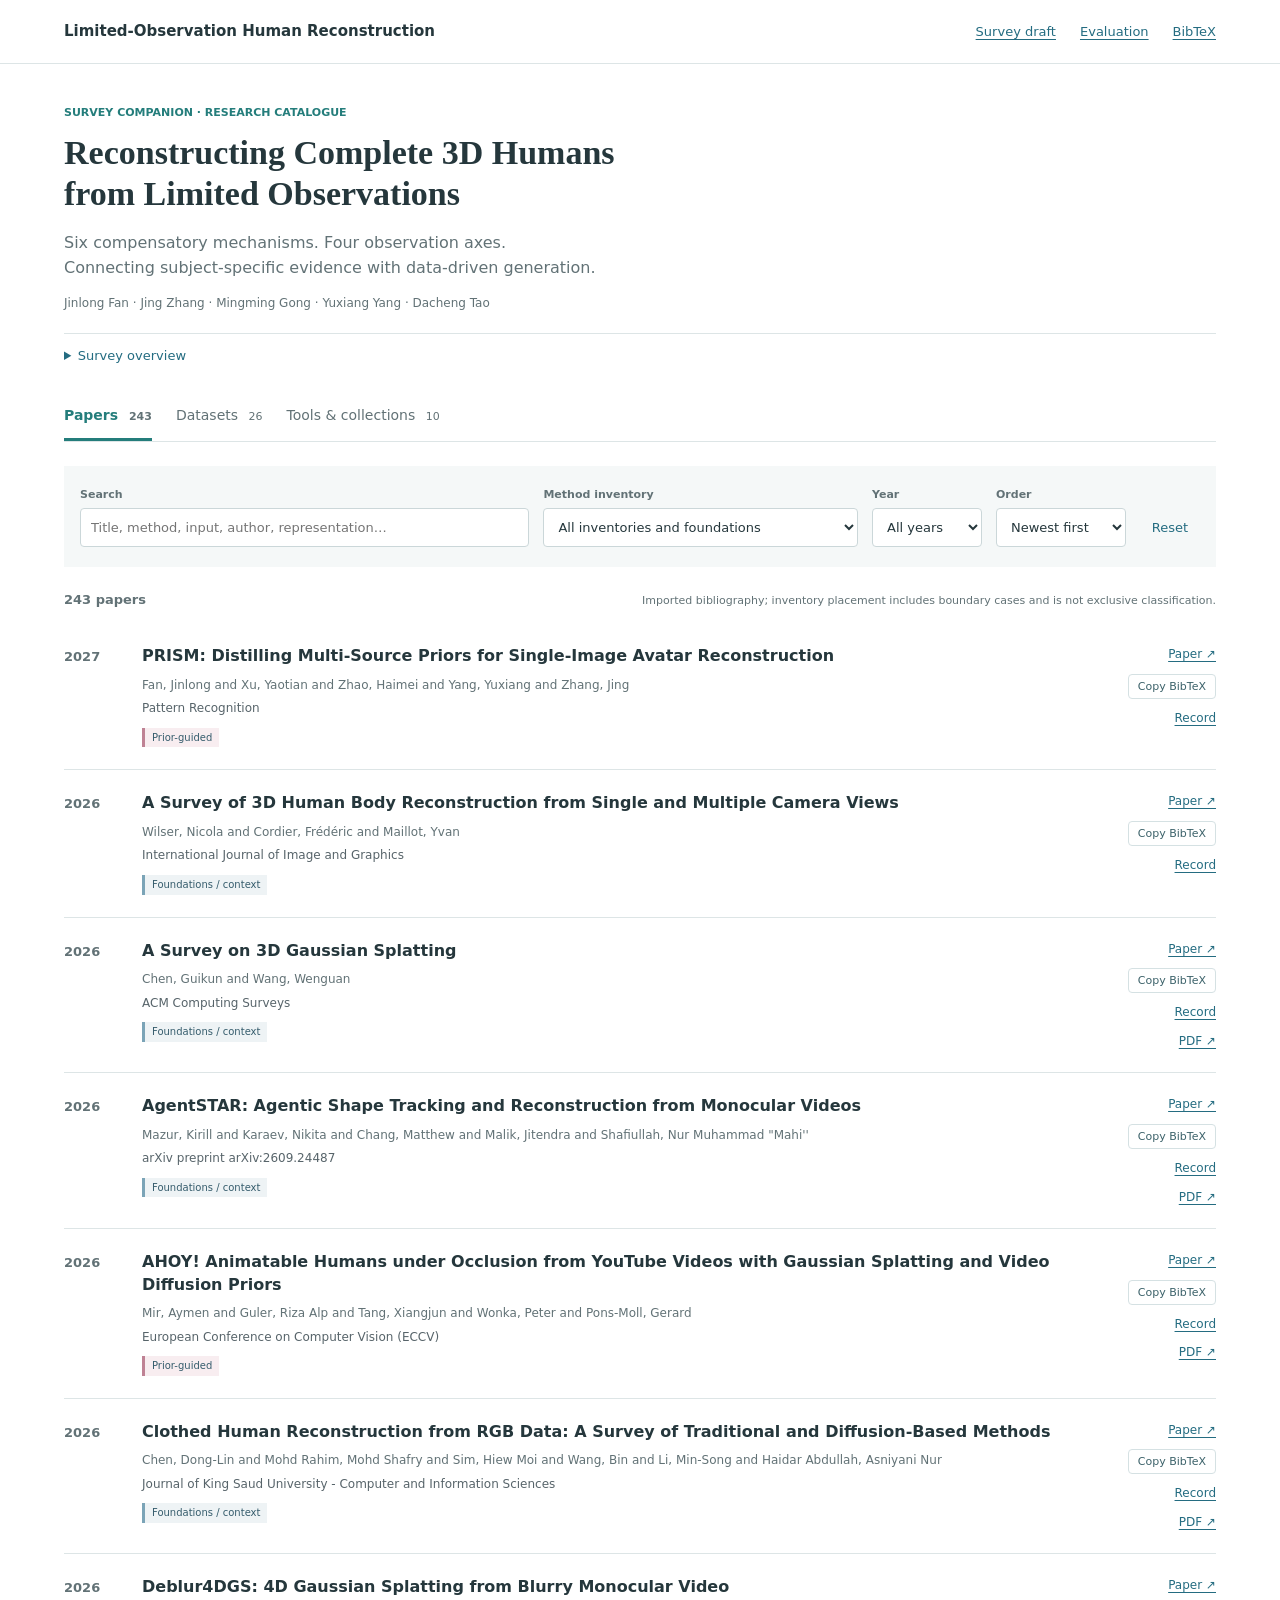
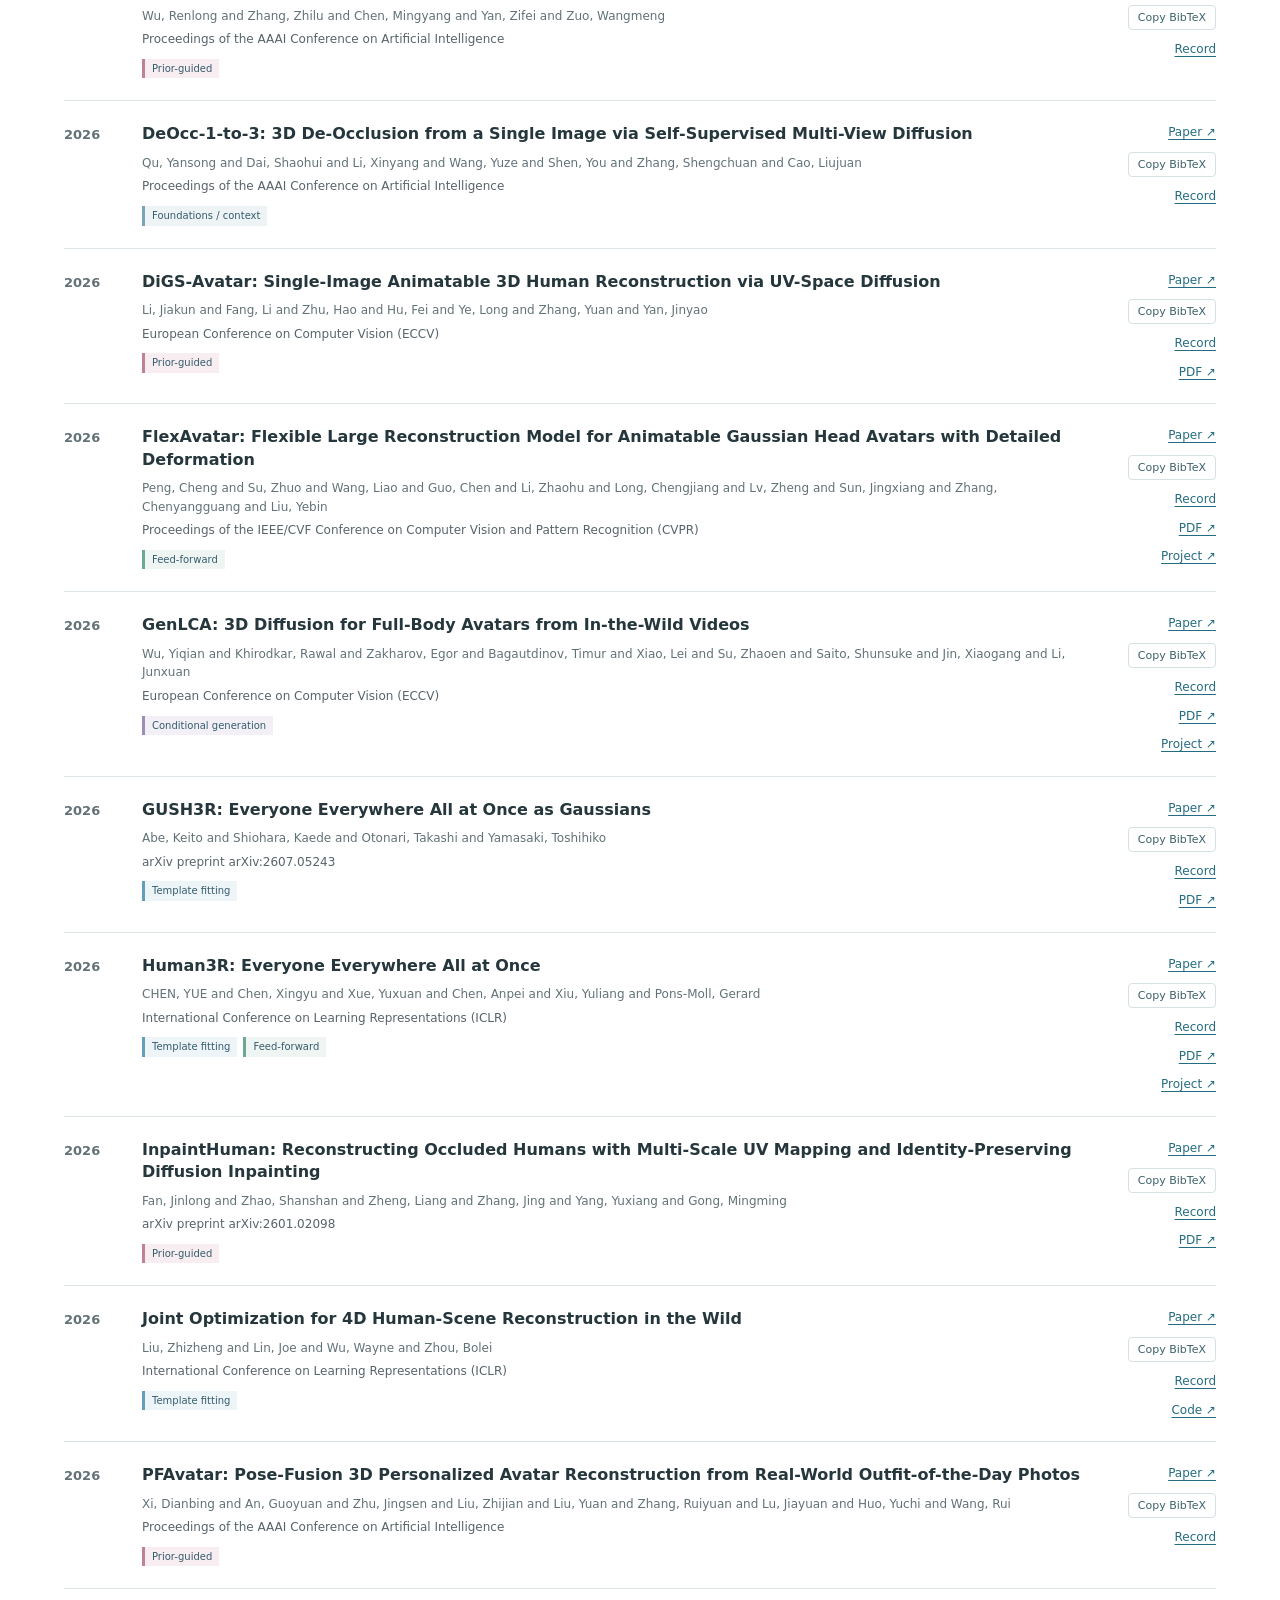
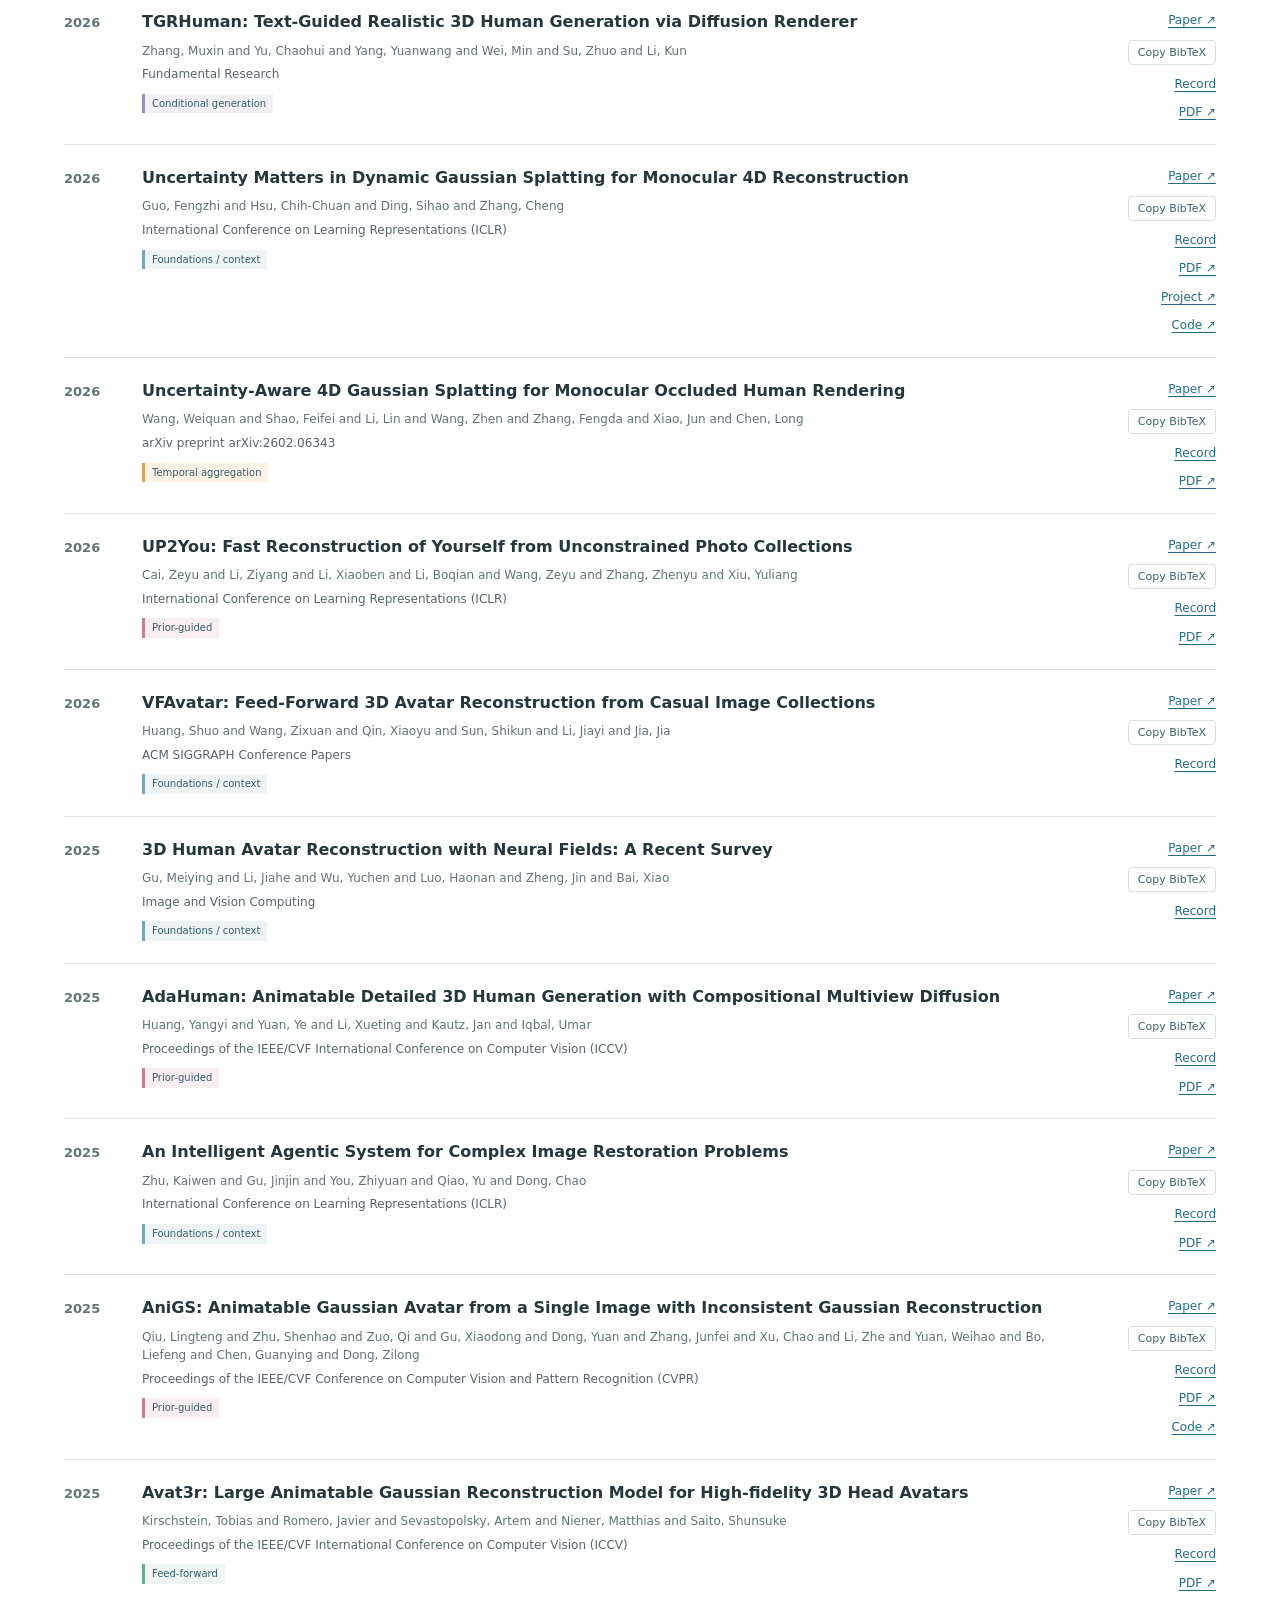
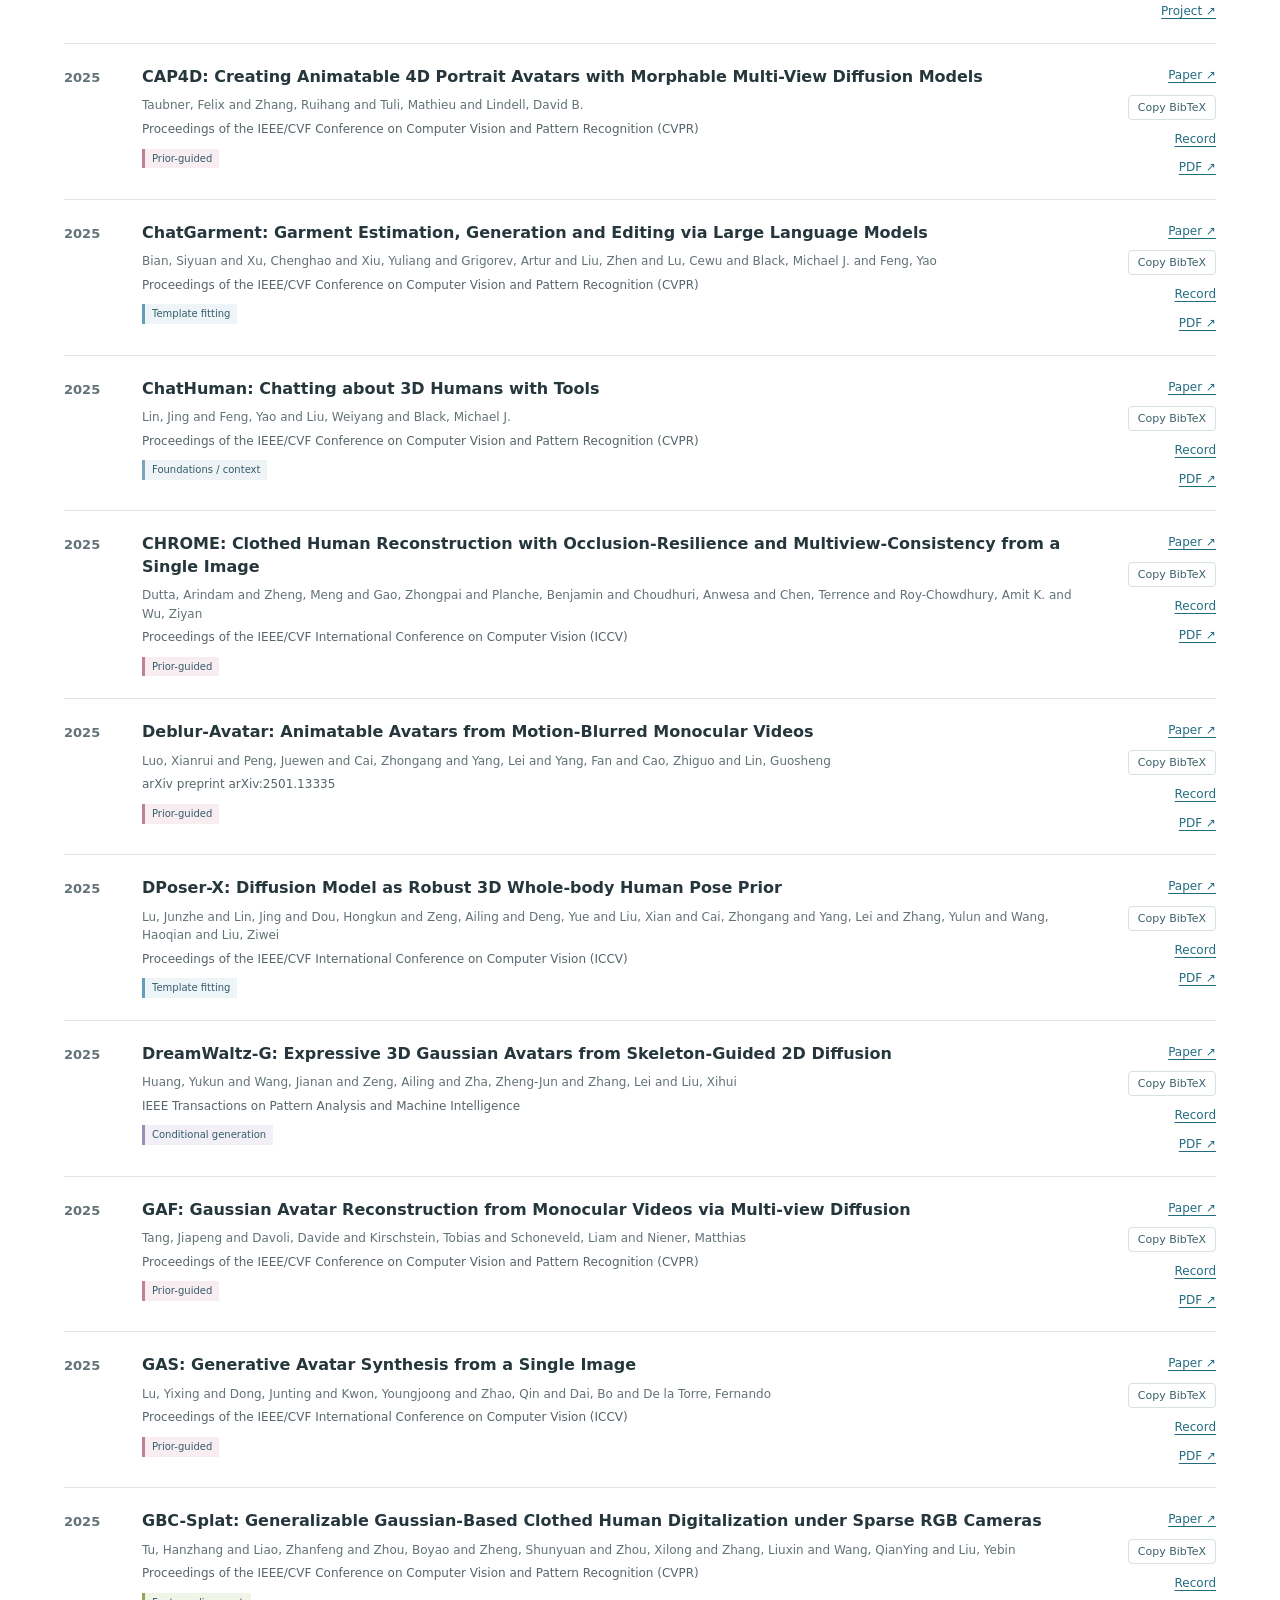
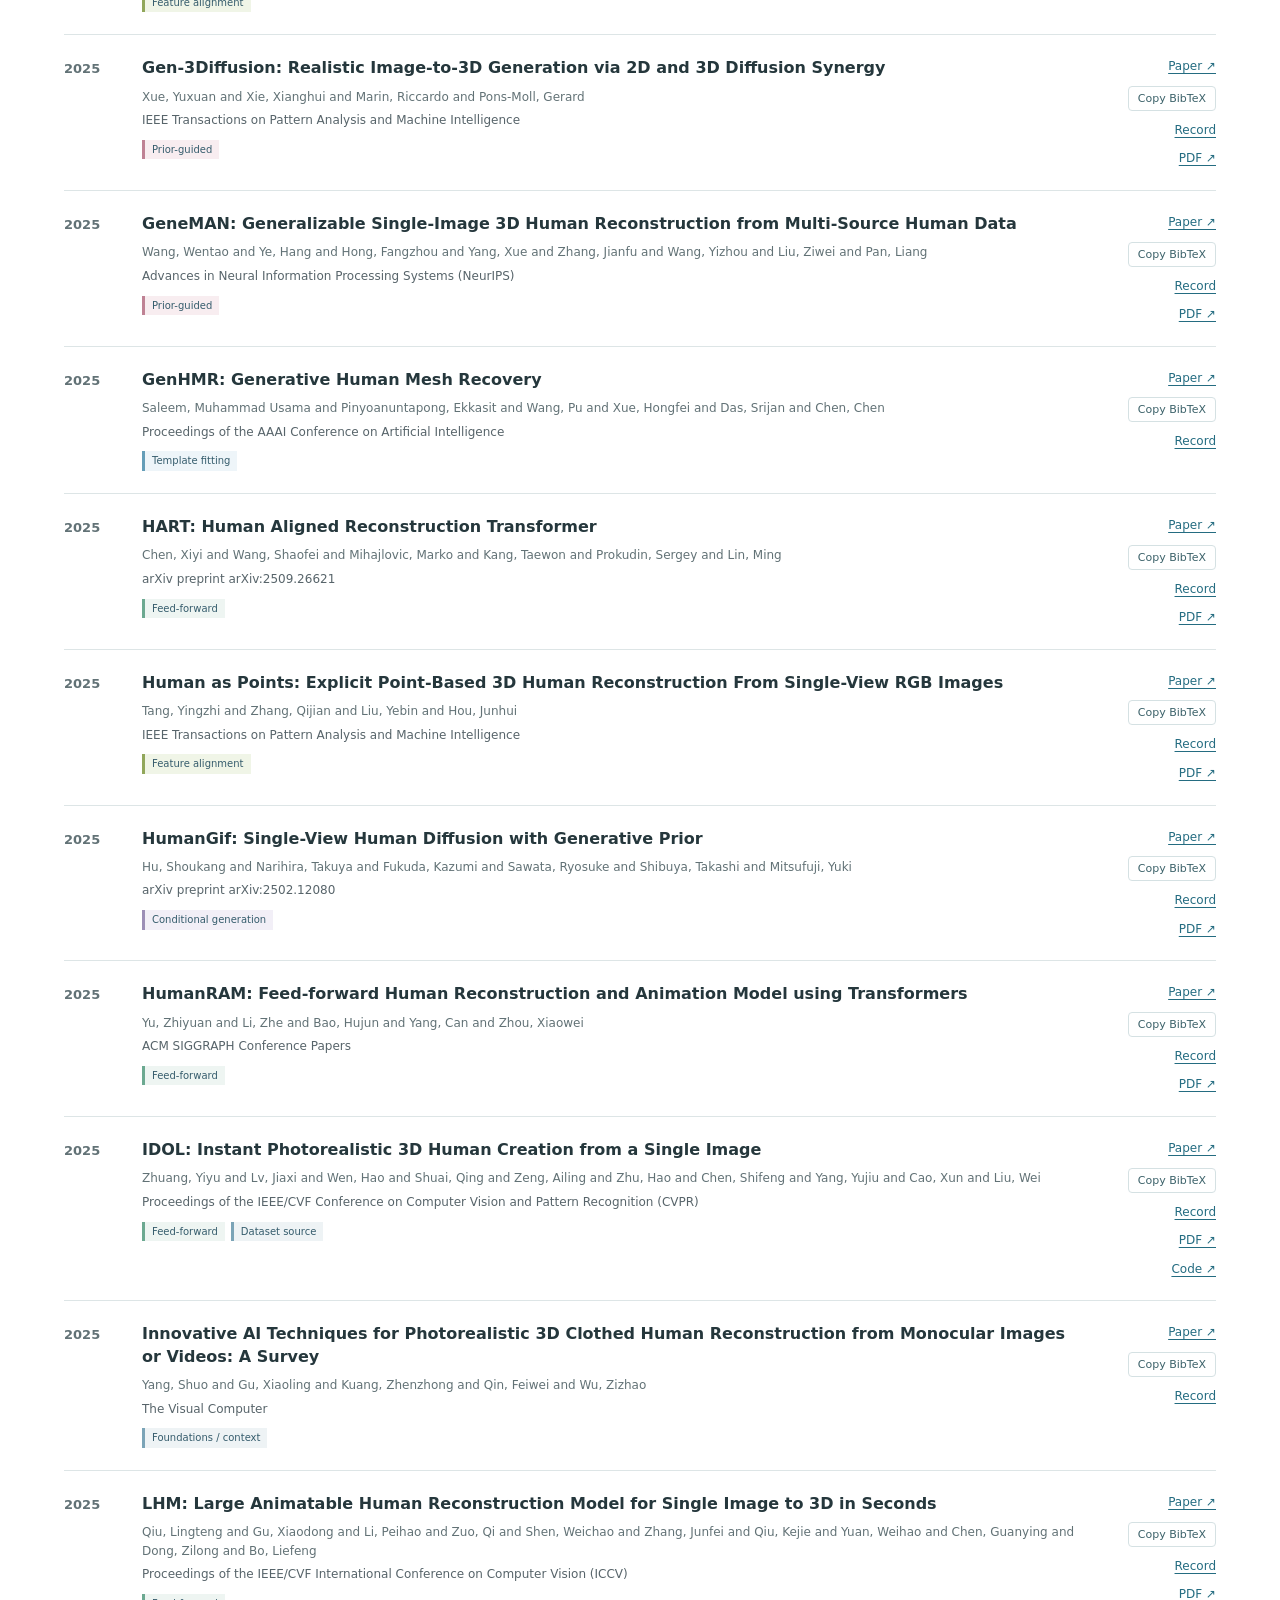
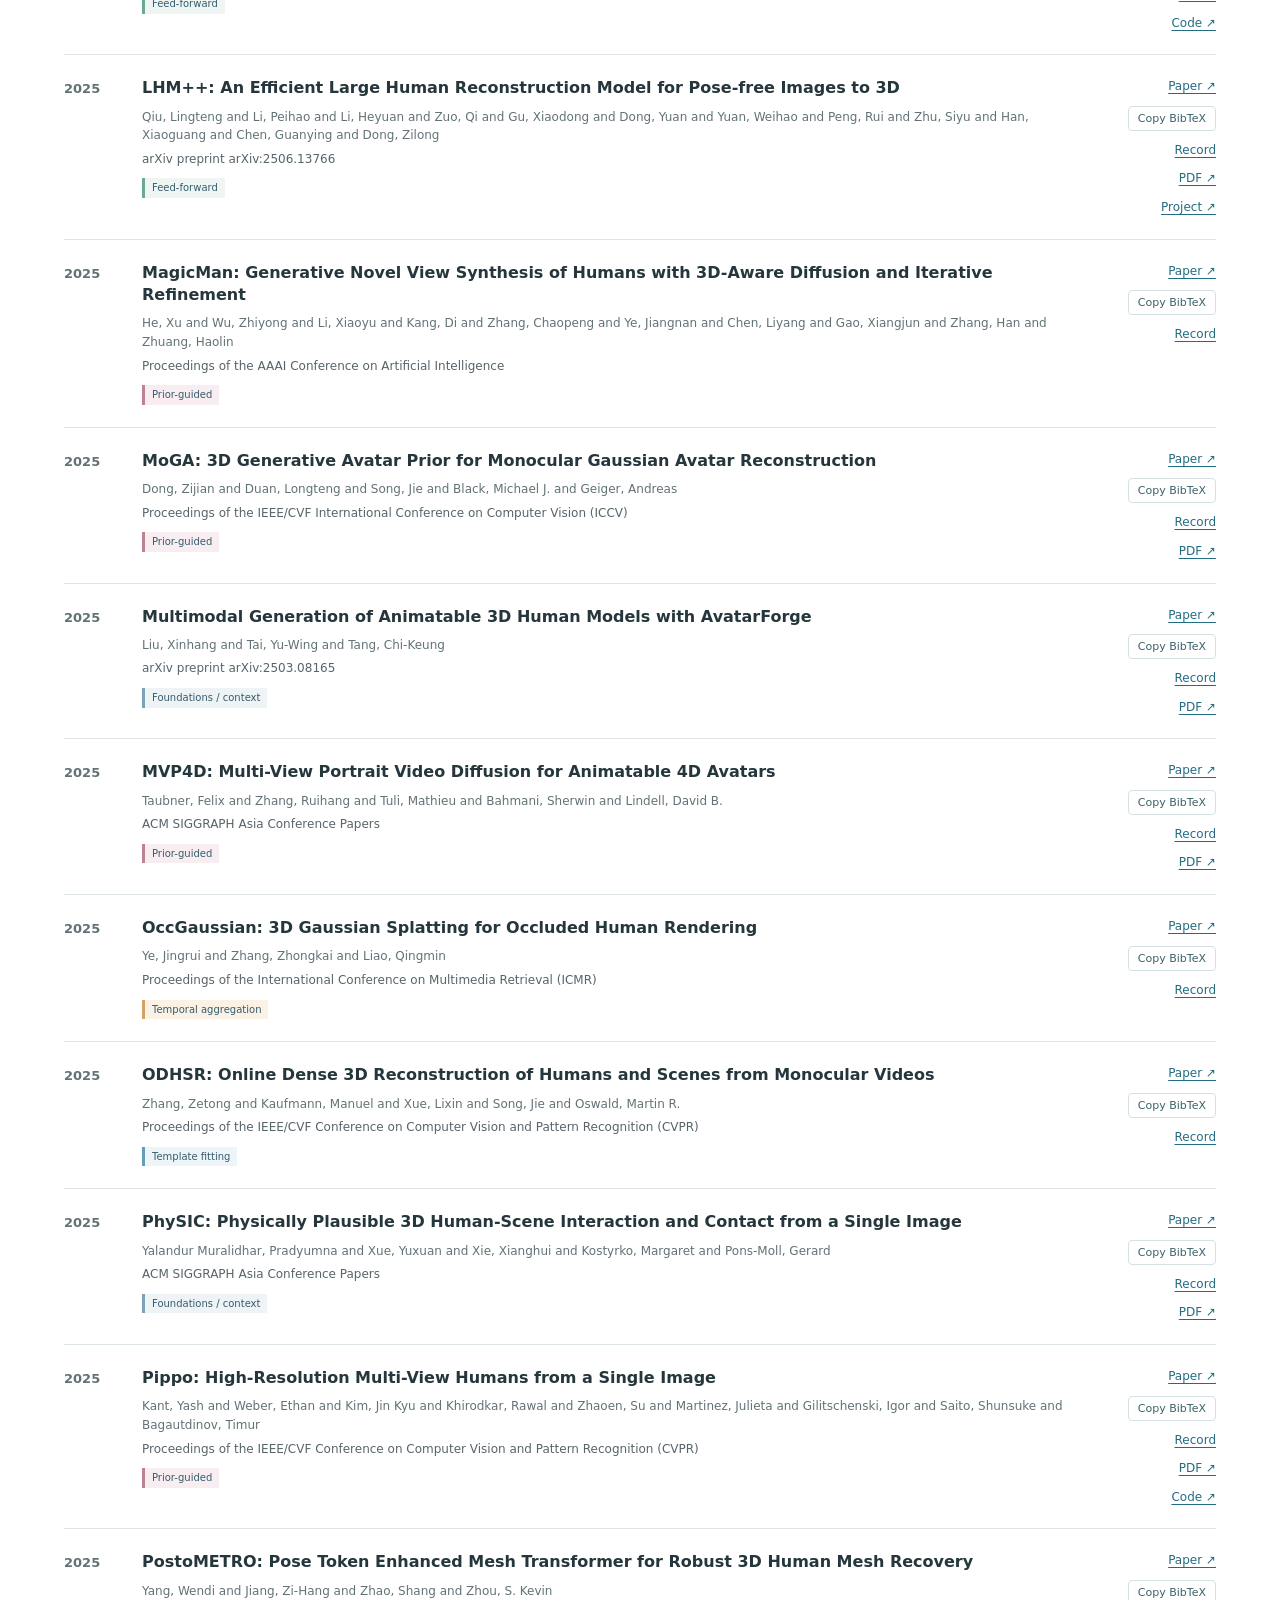
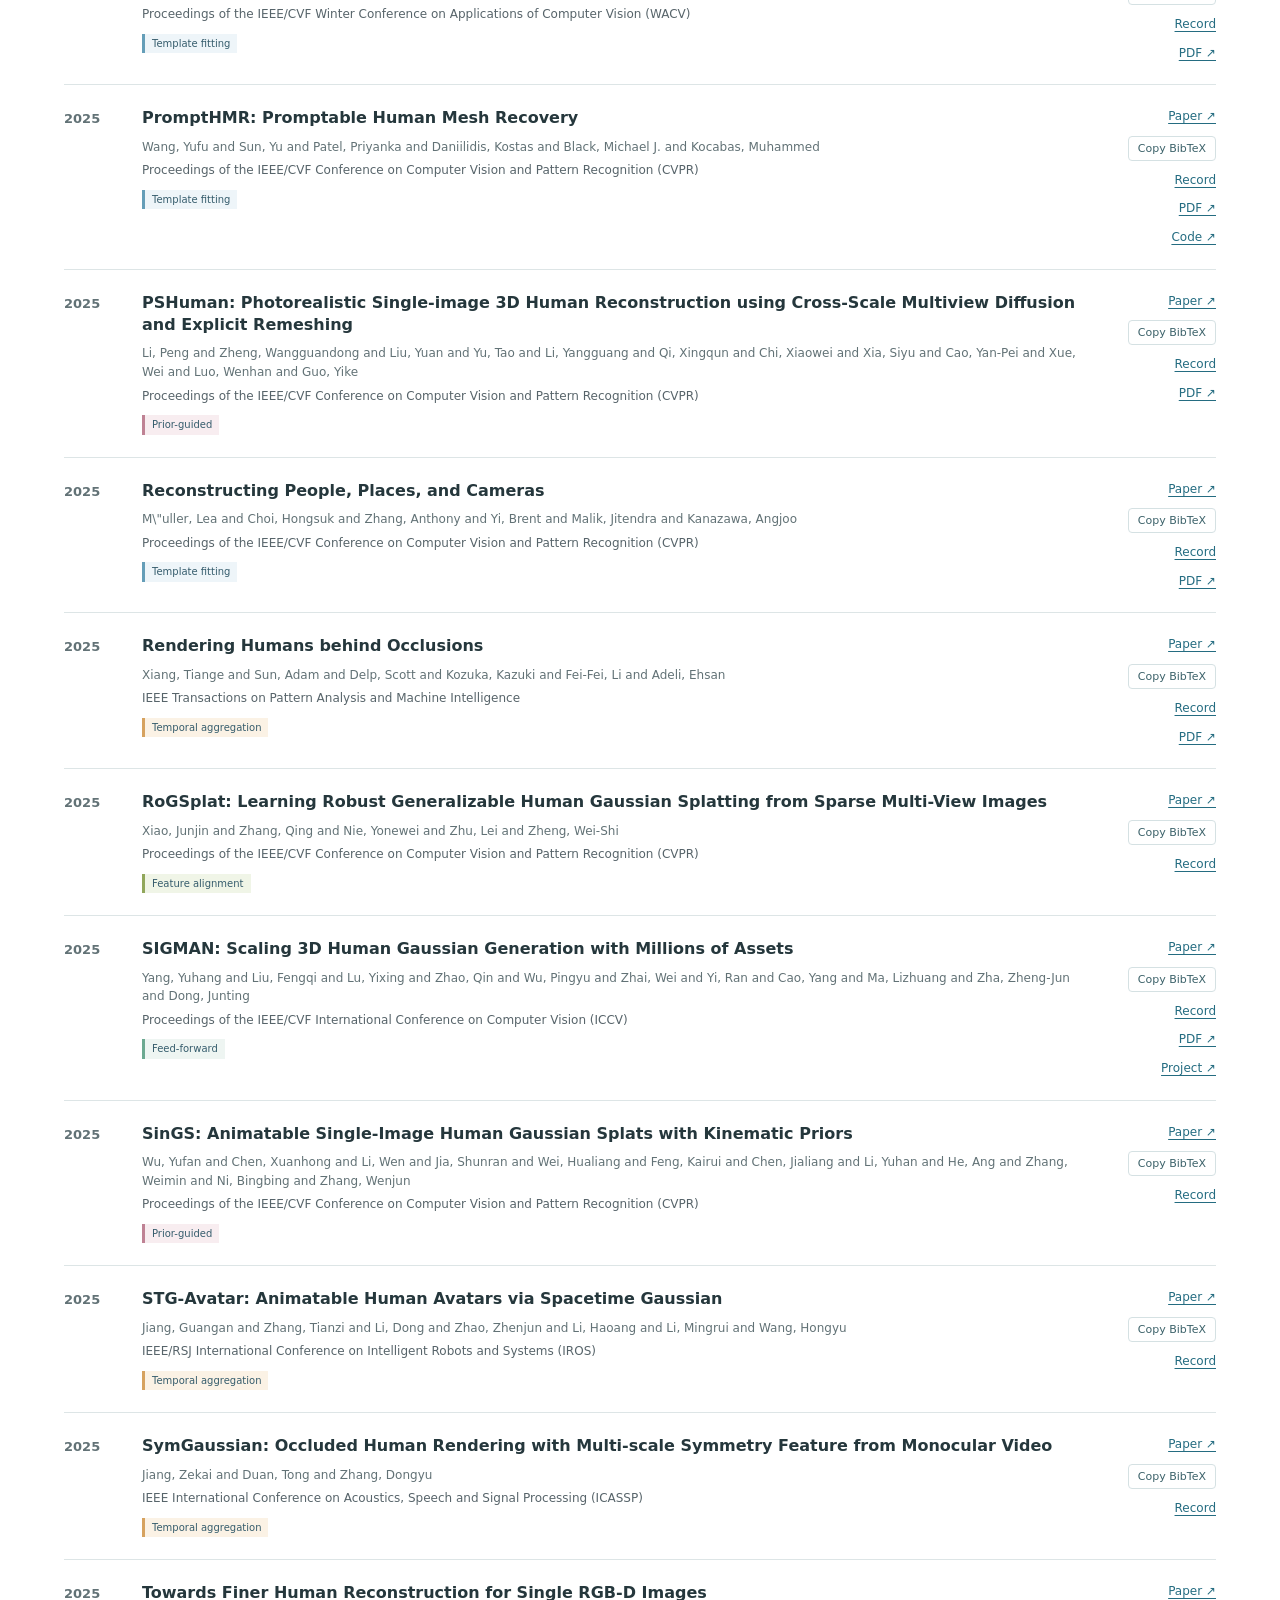
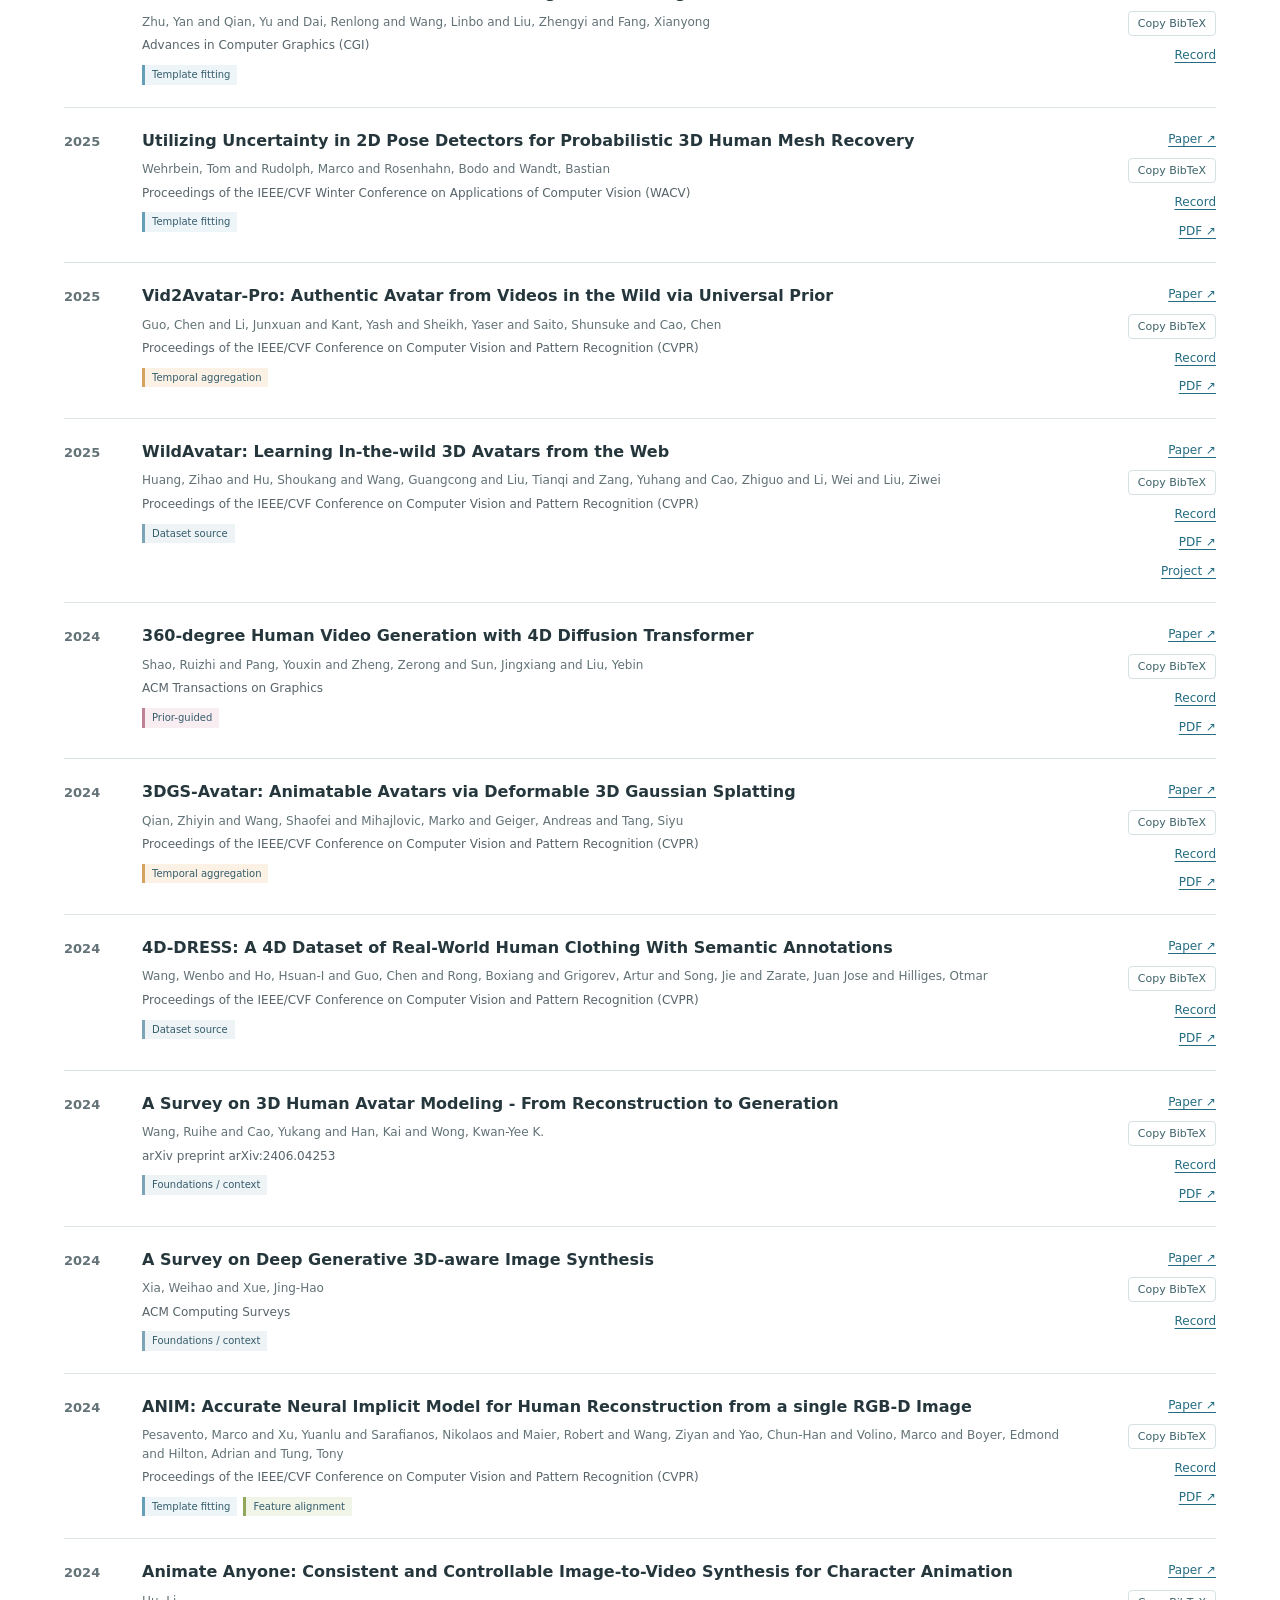
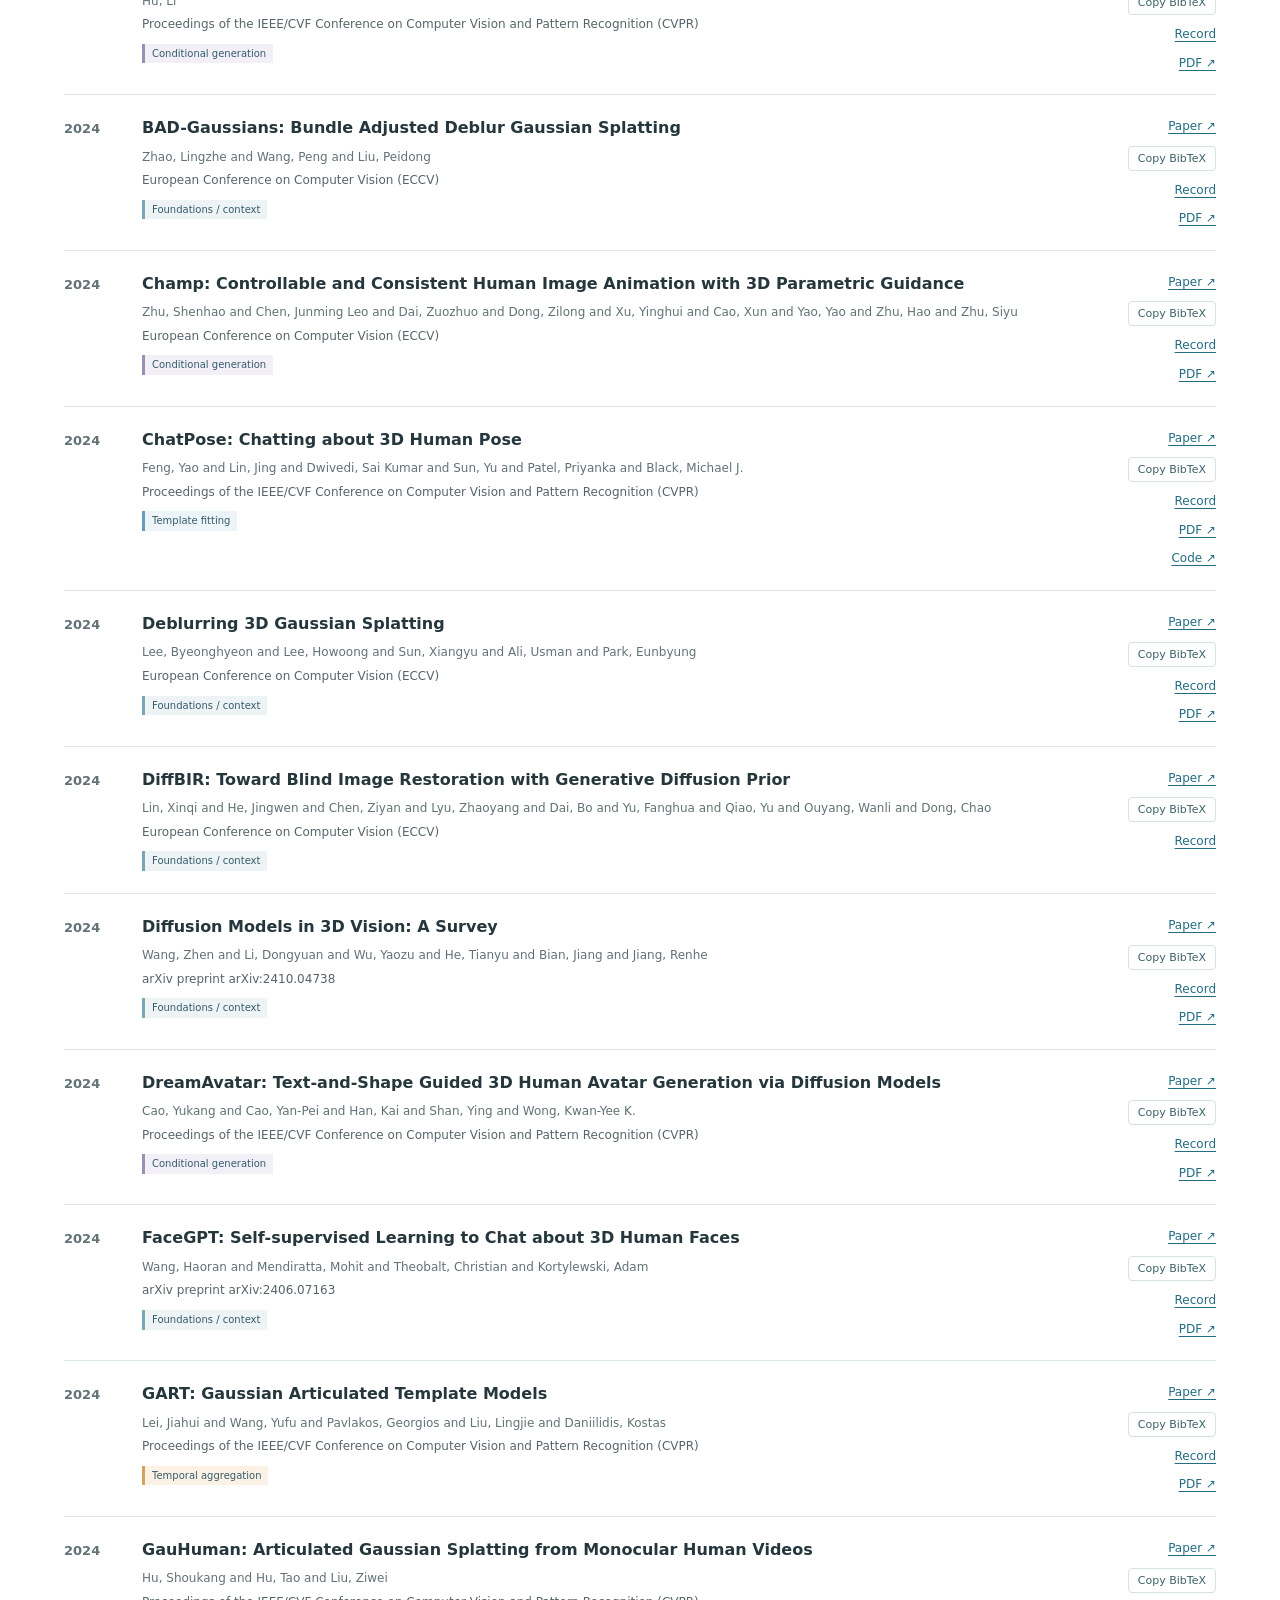
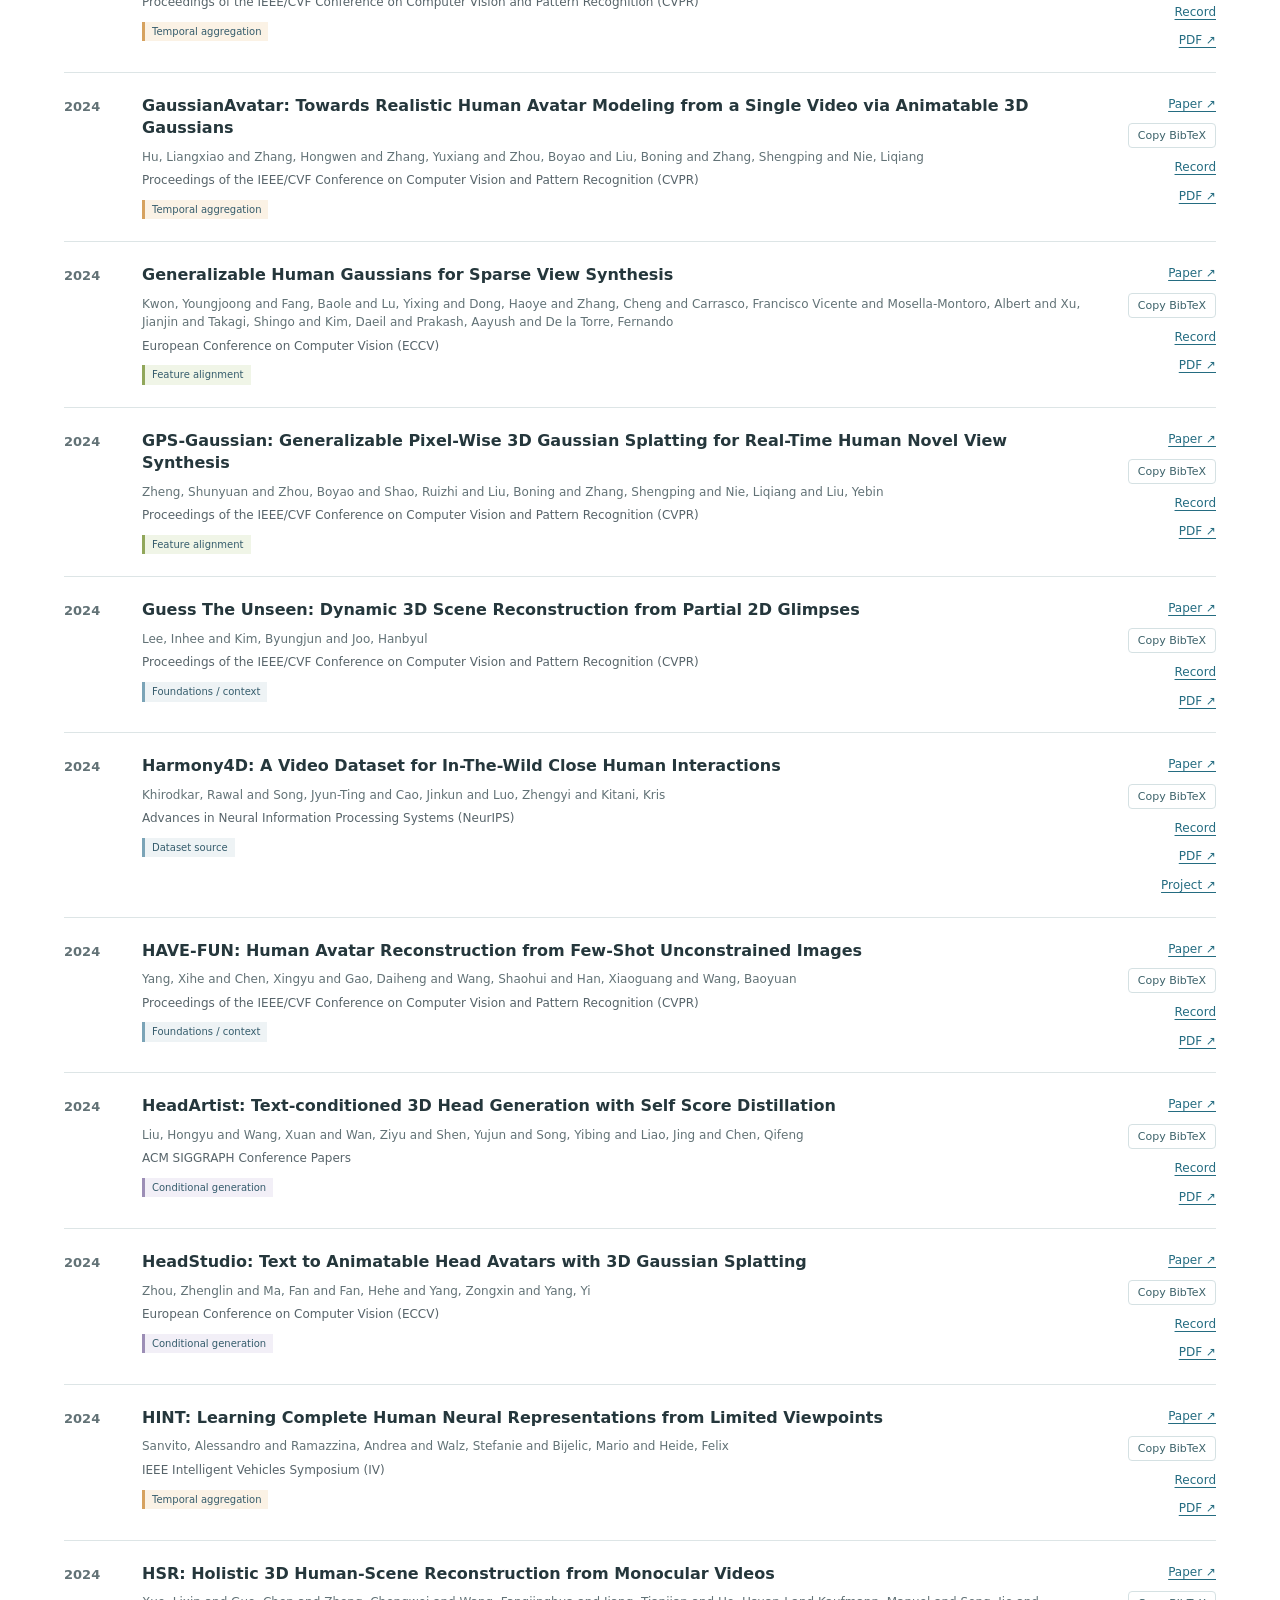
==== homepage/index.html @ f60b8153 "Publish survey companion resources and searchable catalogue" ====
<!doctype html>
<html lang="en">
<head>
<meta charset="utf-8"><meta name="viewport" content="width=device-width,initial-scale=1">
<meta name="description" content="Research catalogue accompanying Reconstructing Complete 3D Humans from Limited Observations: A Survey.">
<title>Limited-Observation Human Reconstruction | Research Catalogue</title>
<link rel="stylesheet" href="styles.css">
<script defer src="catalogue.js"></script><script defer src="app.js"></script>
</head>
<body>
<header><a class="brand" href="../README.md">Limited-Observation Human Reconstruction</a><nav aria-label="Resources"><a href="../paper/survey-draft.pdf">Survey draft</a><a href="../resources/evaluation.md">Evaluation</a><a href="../data/references.bib">BibTeX</a></nav></header>
<main>
<section class="intro">
<div><p class="eyebrow">Survey companion · Research catalogue</p><h1>Reconstructing Complete 3D Humans<br>from Limited Observations</h1><p class="lede">Six compensatory mechanisms. Four observation axes.<br>Connecting subject-specific evidence with data-driven generation.</p><p class="authors">Jinlong Fan · Jing Zhang · Mingming Gong · Yuxiang Yang · Dacheng Tao</p></div>
<details class="overview"><summary>Survey overview</summary><a href="../assets/survey-overview.pdf"><img src="../assets/survey-overview.png" alt="Overview of the six method families, composition, datasets, evaluation, and challenges"></a></details>
</section>
<div class="tabs" role="tablist" aria-label="Catalogue views"><button type="button" role="tab" aria-selected="true" id="papers-tab" aria-controls="results" data-tab="papers">Papers <span>243</span></button><button type="button" role="tab" aria-selected="false" id="datasets-tab" aria-controls="results" data-tab="datasets">Datasets <span>26</span></button><button type="button" role="tab" aria-selected="false" id="tools-tab" aria-controls="results" data-tab="tools">Tools &amp; collections <span>10</span></button></div>
<section aria-label="Catalogue filters" class="filters">
<label class="search">Search<input type="search" id="query" placeholder="Title, method, input, author, representation…" autocomplete="off"></label>
<label id="family-label">Method inventory<select id="family"><option value="">All inventories and foundations</option></select></label>
<label id="year-label">Year<select id="year"><option value="">All years</option></select></label>
<label id="sort-label">Order<select id="sort"><option value="newest">Newest first</option><option value="oldest">Oldest first</option><option value="title">Title A–Z</option></select></label>
<button type="button" id="reset">Reset</button>
</section>
<div class="status"><p id="count" aria-live="polite"></p><p id="scope">Metadata from the author bibliography; inventory placement is not exclusive classification.</p></div>
<section id="results" role="tabpanel" aria-labelledby="papers-tab" tabindex="0"></section>
<noscript><p>JavaScript is disabled. Use the <a href="../resources/papers.md">complete Markdown paper index</a>.</p></noscript>
<footer><p>Local draft snapshot · 13 November 2026</p><p><a href="../data/README.md">Data provenance</a> · <a href="../CONTRIBUTING.md">Contribute</a> · <a href="../LICENSE">Rights</a> · <a href="mailto:yyx@hdu.edu.cn">Contact</a></p></footer>
</main>
</body></html>
---- homepage/styles.css ----
:root{color-scheme:light;--ink:#25373c;--muted:#627276;--line:#dde5e6;--teal:#247d7b;--paper:#fff}
*{box-sizing:border-box}body{margin:0;font:15px/1.55 system-ui,-apple-system,BlinkMacSystemFont,"Segoe UI",sans-serif;background:#fff;color:var(--ink);letter-spacing:0}a{color:#246c81;text-underline-offset:3px}a:hover{color:#184958}
header{padding:20px 5%;border-bottom:1px solid var(--line);display:flex;align-items:center;justify-content:space-between;gap:24px}.brand{font-weight:700;text-decoration:none;color:var(--ink);font-size:15px}nav{display:flex;gap:24px;flex-wrap:wrap;font-size:13px}
main{max-width:1440px;padding:0 5%;margin:auto}.intro{padding:40px 0 26px}.eyebrow{text-transform:uppercase;font-size:11px;letter-spacing:0;color:var(--teal);font-weight:700;margin:0 0 12px}h1{font:600 34px/1.2 Georgia,serif;margin:0 0 16px;max-width:900px}.lede{font-size:16px;color:var(--muted);margin:0 0 14px}.authors{font-size:12px;color:var(--muted)}
.overview{margin:20px 0 0;padding-top:12px;border-top:1px solid var(--line)}summary{cursor:pointer;color:#246c81;font-size:13px}.overview img{display:block;max-width:750px;width:100%;margin:20px auto}
.tabs{display:flex;border-bottom:1px solid var(--line);gap:24px}.tabs button{border:0;background:none;font-size:14px;padding:15px 0;color:var(--muted);border-bottom:3px solid transparent;border-radius:0;white-space:nowrap}.tabs button[aria-selected=true]{color:var(--teal);border-color:var(--teal);font-weight:650}.tabs span{font-size:11px;margin-left:6px;color:var(--muted)}
.filters{display:grid;grid-template-columns:minmax(220px,2fr) minmax(185px,1.4fr) 110px 130px 60px;align-items:end;gap:14px;background:#f5f8f8;padding:20px 16px;margin:24px 0 10px}label{font-size:11px;font-weight:650;color:var(--muted)}input,select{display:block;width:100%;height:39px;margin-top:5px;padding:8px 10px;font:13px system-ui;color:var(--ink);background:#fff;border:1px solid #cbd7d9;border-radius:4px;min-width:0}button{cursor:pointer;font:13px system-ui}#reset{height:39px;background:none;border:0;color:#246c81;padding:0 6px}input:focus,select:focus,button:focus-visible,a:focus-visible,summary:focus-visible{outline:2px solid #247d7b;outline-offset:3px}
.status{display:flex;justify-content:space-between;gap:20px;align-items:baseline;font-size:11px;color:var(--muted)}#count{font-size:13px;font-weight:600;white-space:nowrap}#scope{text-align:right;max-width:650px}
.entry{display:grid;grid-template-columns:60px minmax(0,1fr) 115px;gap:18px;padding:22px 0;border-bottom:1px solid var(--line)}.year{font-size:13px;font-weight:650;color:var(--muted);padding-top:2px}.entry h2{font-size:16px;line-height:1.4;font-weight:600;margin:0 0 8px}.entry h2 a{text-decoration:none;color:var(--ink)}.entry h2 a:hover{text-decoration:underline}.entry p{margin:5px 0}.meta{font-size:12px;color:var(--muted)}.venue{font-size:12px;color:#57646a}.badges{display:flex;flex-wrap:wrap;gap:6px;margin-top:10px}.badge{font-size:10px;padding:2px 7px;background:#eef3f5;color:#355c6c;border-left:3px solid #7ba4b7}.badge.template{background:#eef5f9;border-color:#659eb8}.badge.feature{background:#f0f5e7;border-color:#91a75b}.badge.temporal{background:#fbf2e5;border-color:#d6a25f}.badge.priorguided{background:#f8edf0;border-color:#bf8294}.badge.feedforward{background:#eef5f2;border-color:#6ca991}.badge.condgen{background:#f2eff7;border-color:#9c8eb6}.links{display:flex;flex-direction:column;gap:10px;align-items:flex-end;font-size:12px}.links button{background:transparent;border:1px solid #d5e1e3;border-radius:4px;padding:5px 9px;font-size:11px;color:#3c626a;min-width:85px}.empty{padding:50px 0;color:var(--muted)}
.dataset{padding:20px 0;border-bottom:1px solid var(--line)}.dataset h2{font-size:17px;margin:0 0 10px}.facts{display:grid;grid-template-columns:repeat(3,minmax(0,1fr));gap:12px;margin:0}.facts dt{font-size:11px;color:var(--muted);margin:0 0 4px}.facts dd{font-size:13px;margin:0;overflow-wrap:anywhere}.tool{padding:20px 0;border-bottom:1px solid var(--line)}.tool h2{font-size:17px;margin:0}.tool p{font-size:13px;margin:8px 0}.tool small{color:var(--muted)}
footer{display:flex;justify-content:space-between;flex-wrap:wrap;gap:12px;padding:28px 0;margin-top:30px;font-size:11px;color:var(--muted)}[hidden]{display:none!important}
@media(max-width:800px){header{align-items:flex-start;flex-direction:column;gap:10px}main{padding:0 20px}h1{font-size:27px}.intro{padding-top:28px}.filters{grid-template-columns:1fr 1fr}.search{grid-column:1/-1}.tabs{gap:16px;overflow:auto}.tabs button{font-size:12px}.status{display:block}#scope{text-align:left}.entry{grid-template-columns:40px minmax(0,1fr);gap:12px}.links{grid-column:2;flex-direction:row;align-items:center;flex-wrap:wrap}.entry h2{font-size:15px}.facts{grid-template-columns:1fr 1fr}.authors{line-height:1.8}}
@media(prefers-reduced-motion:no-preference){a,button{transition:color .15s}}
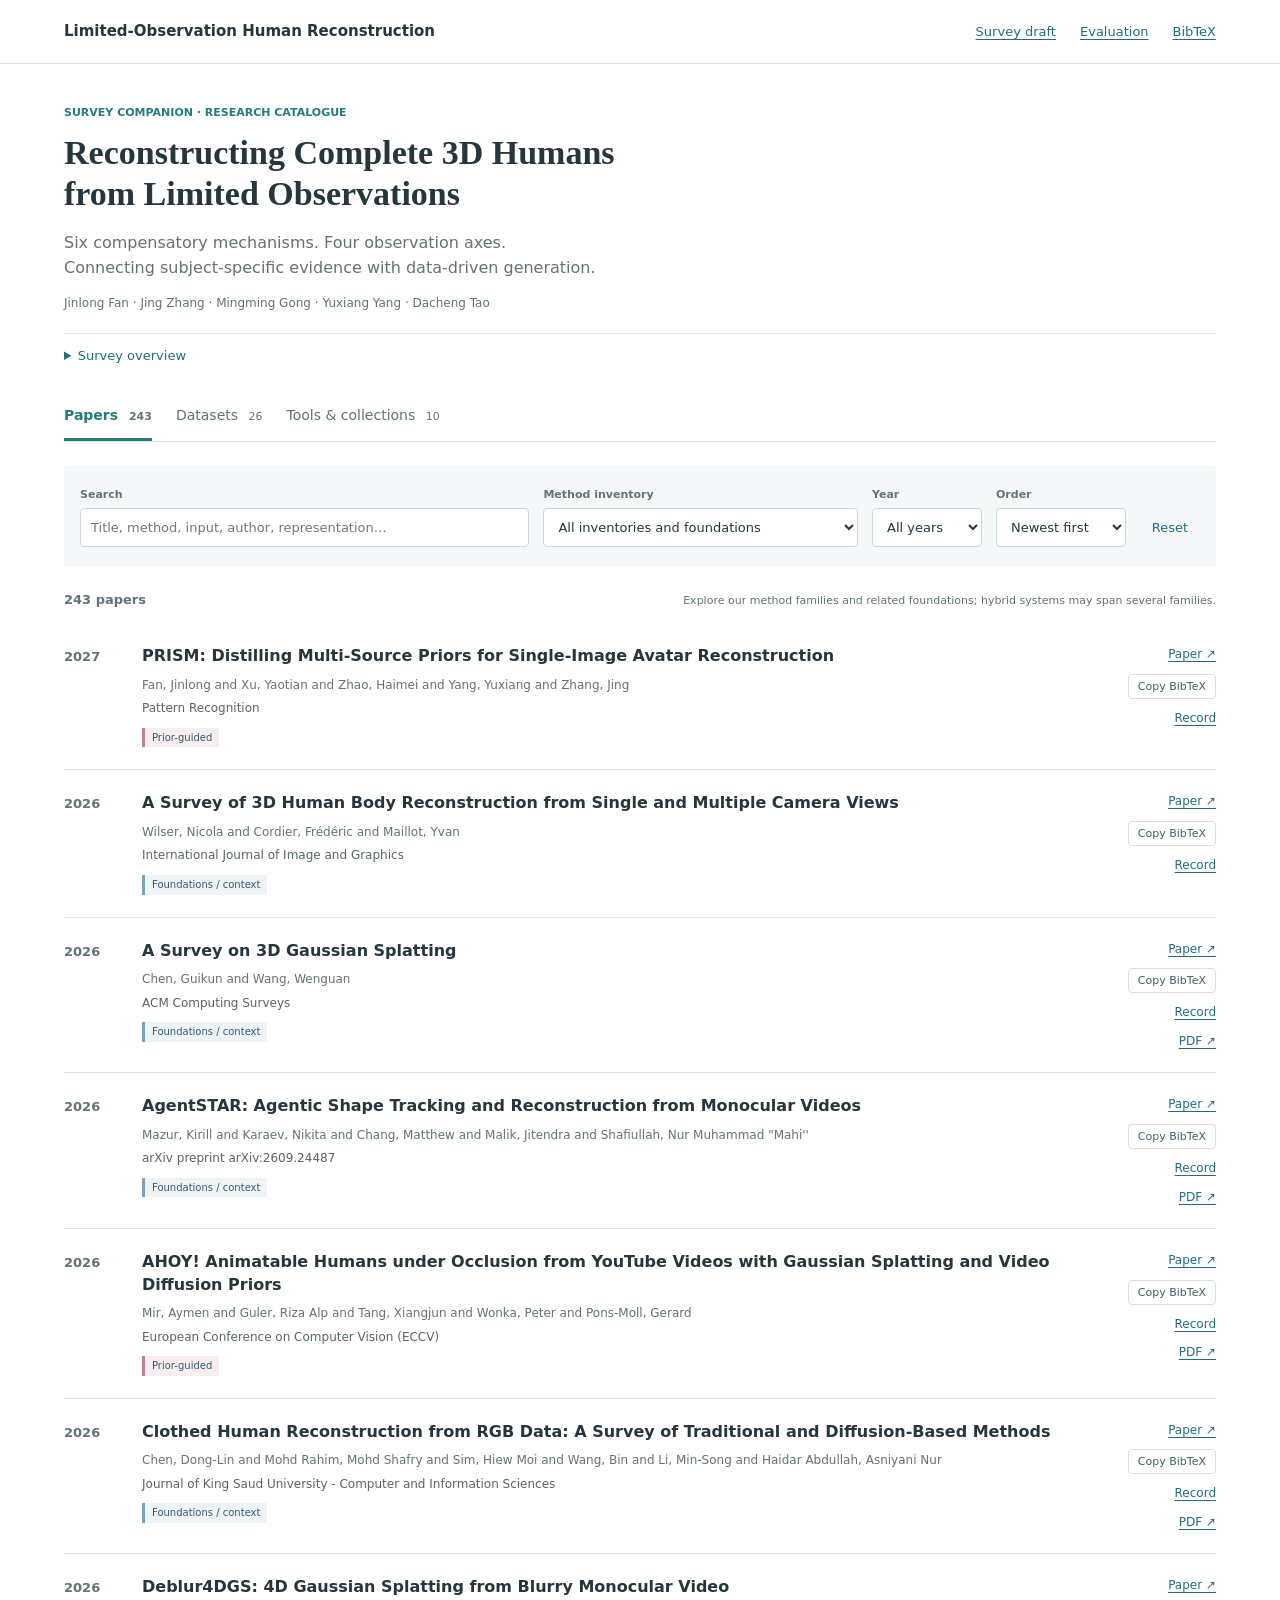
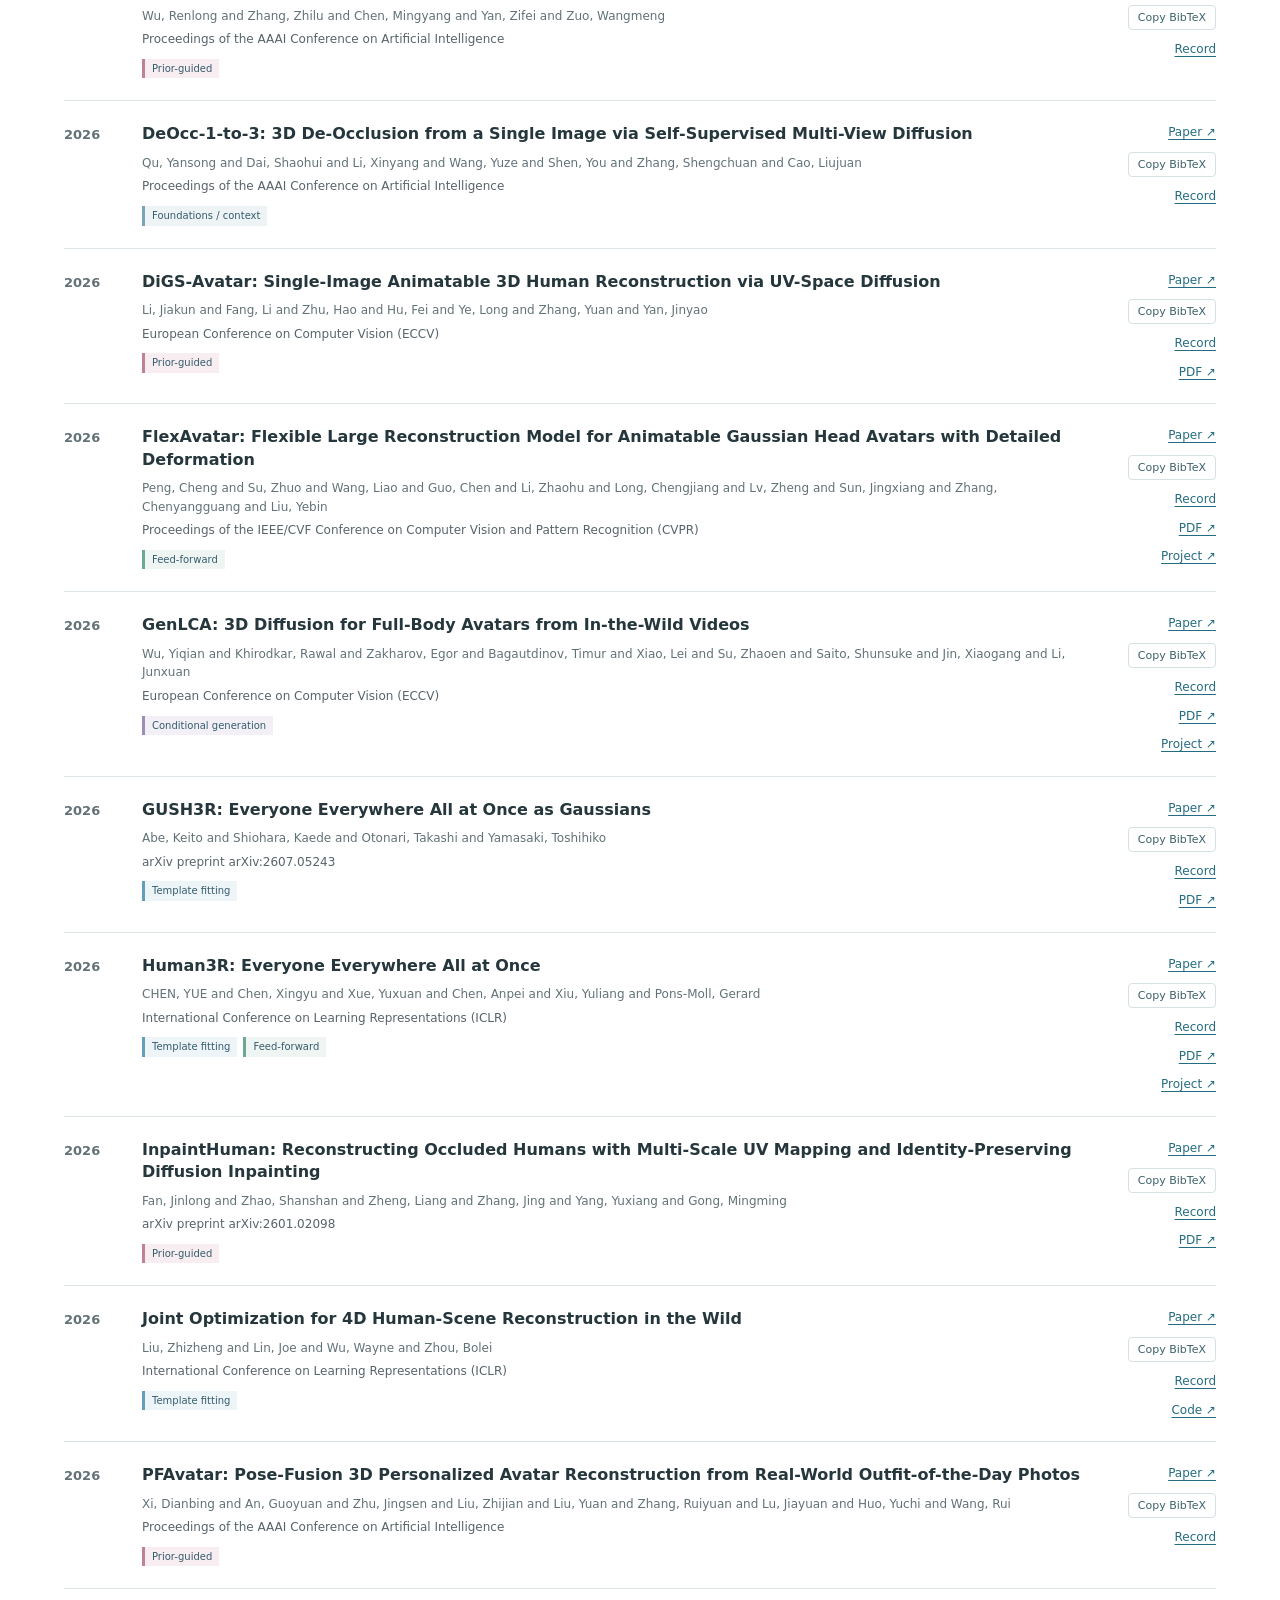
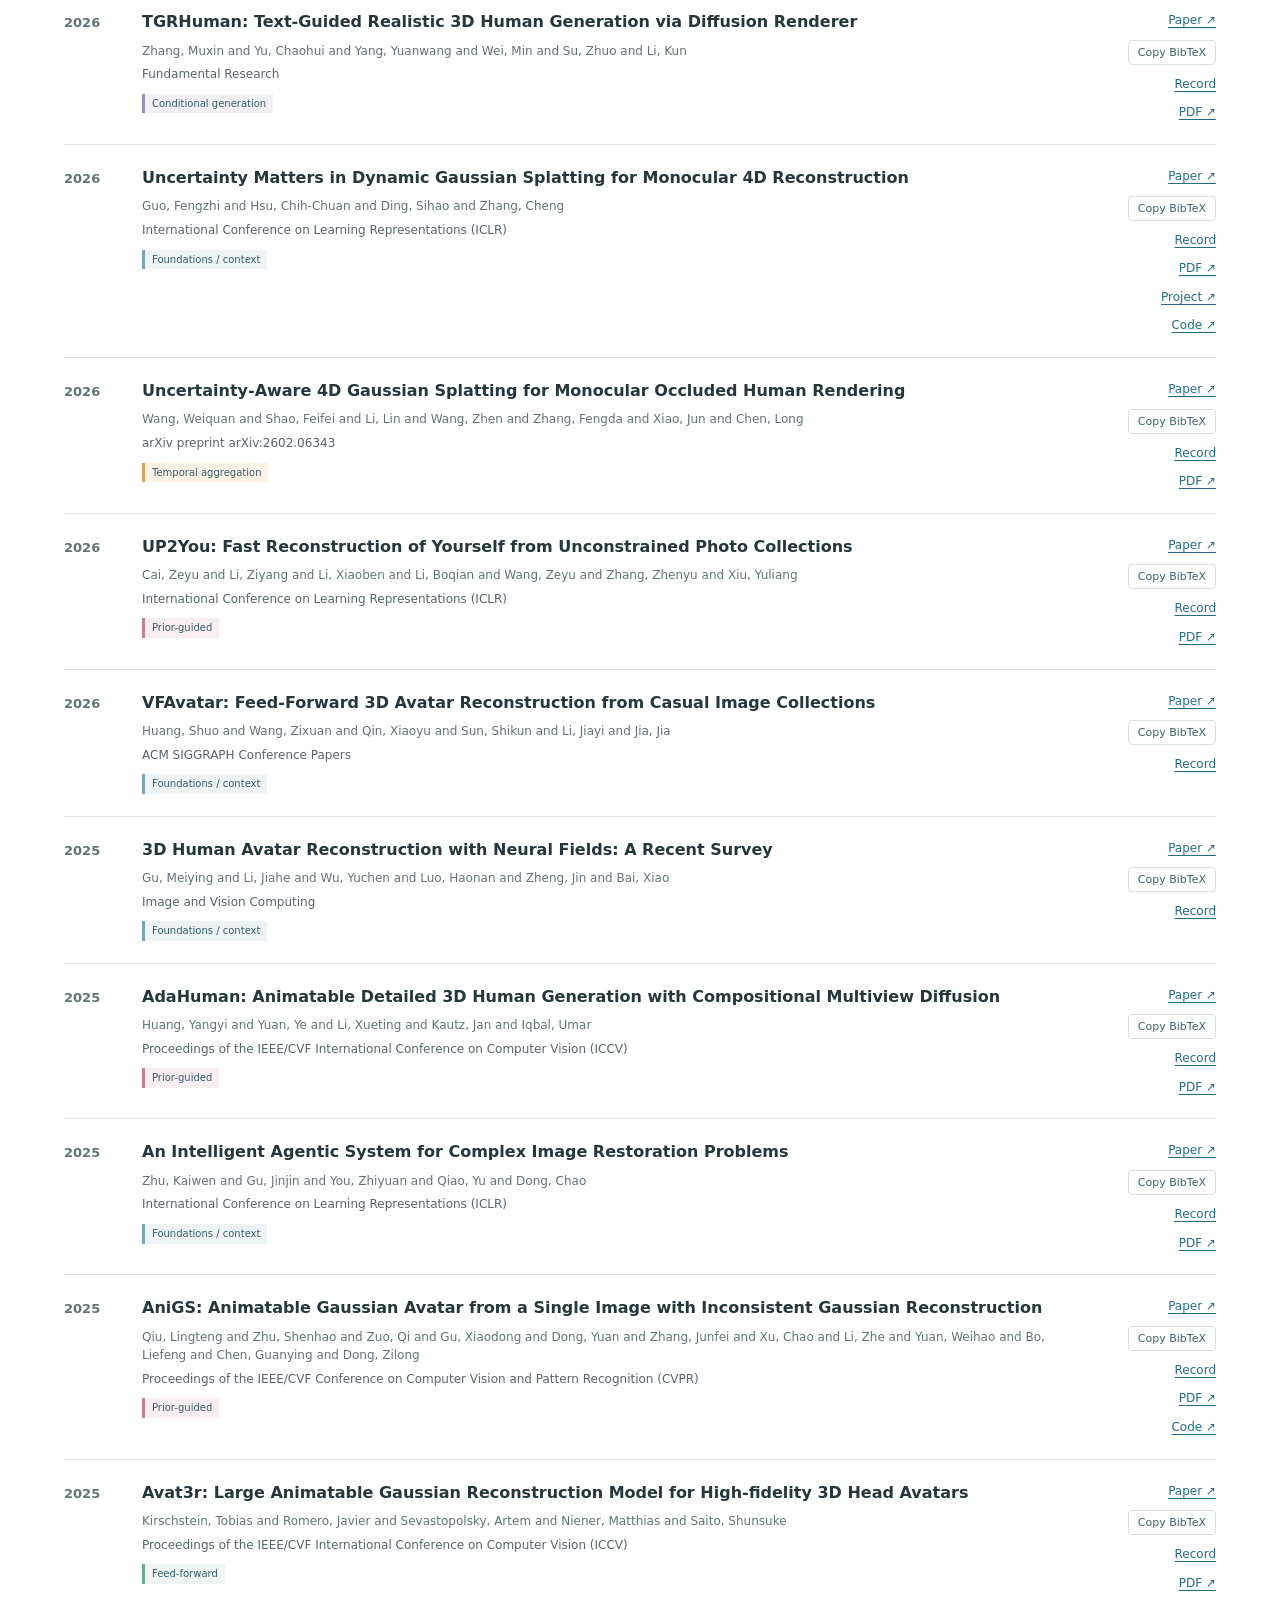
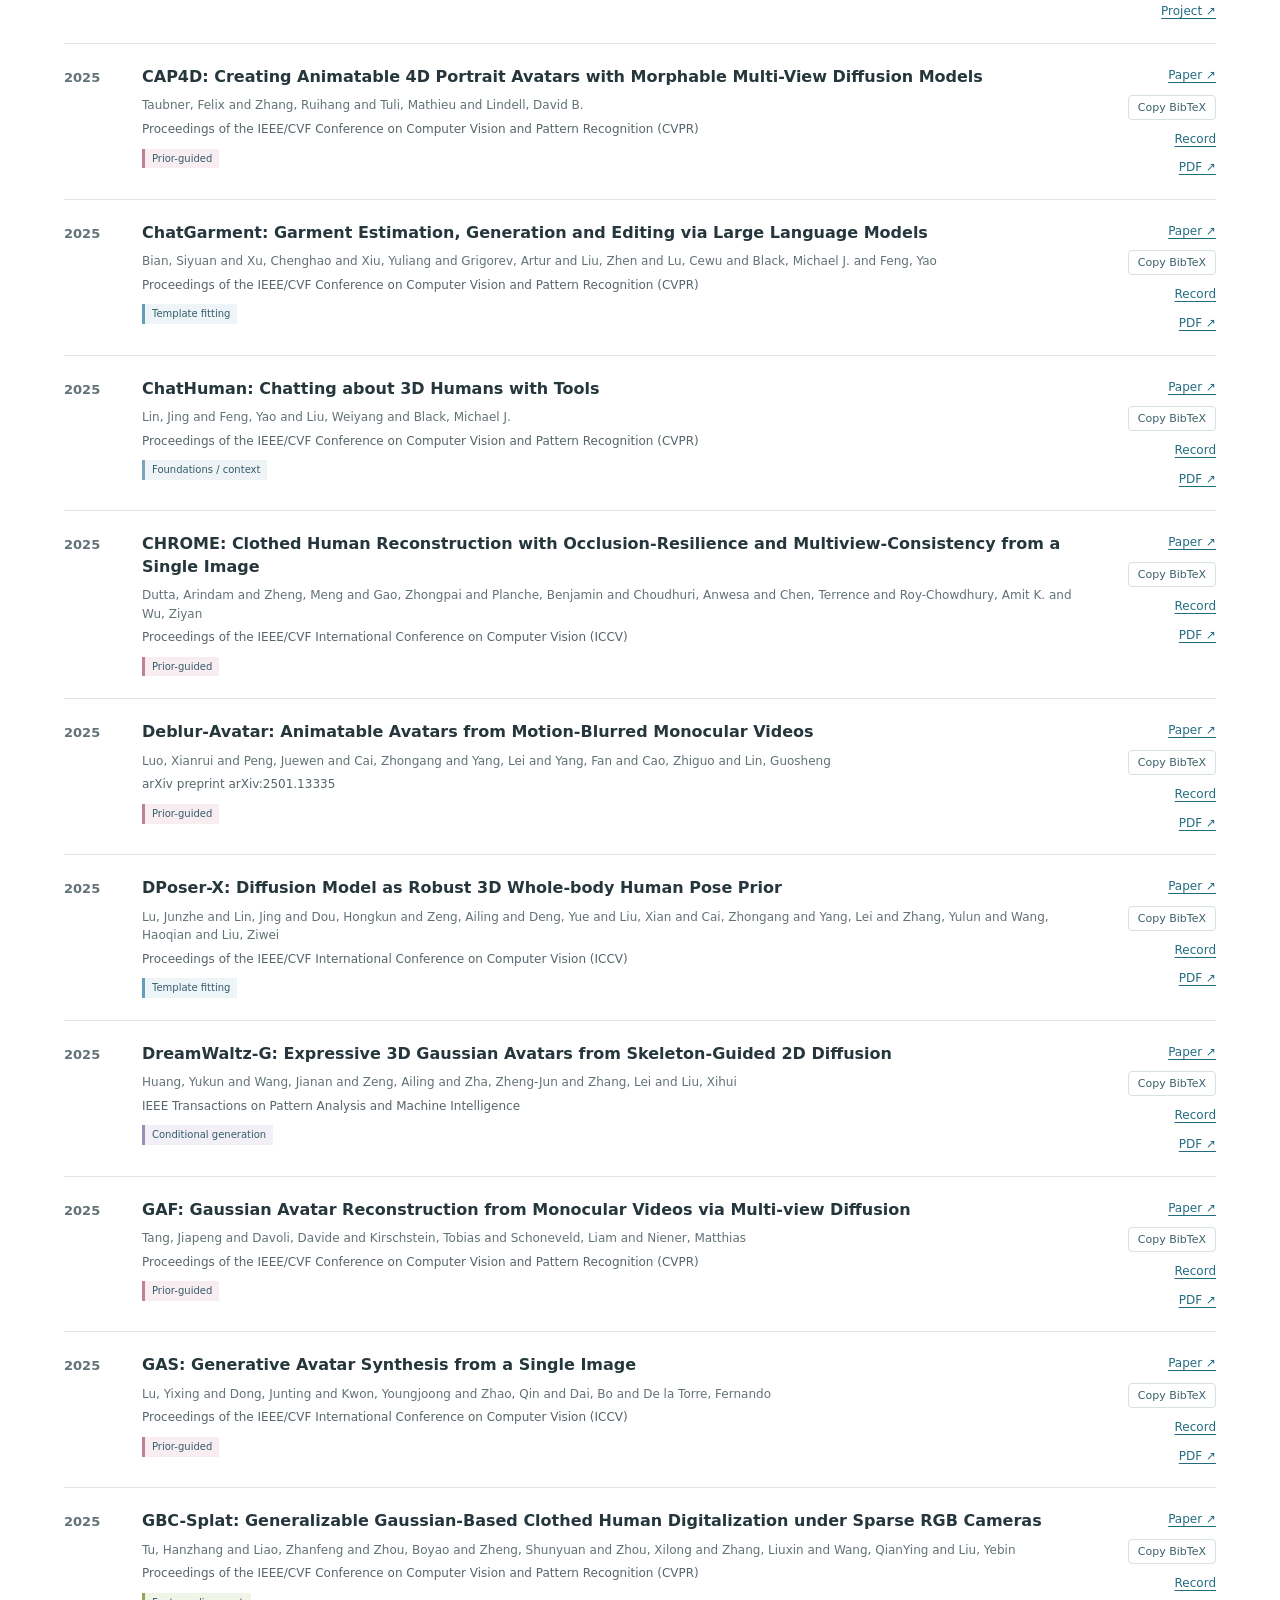
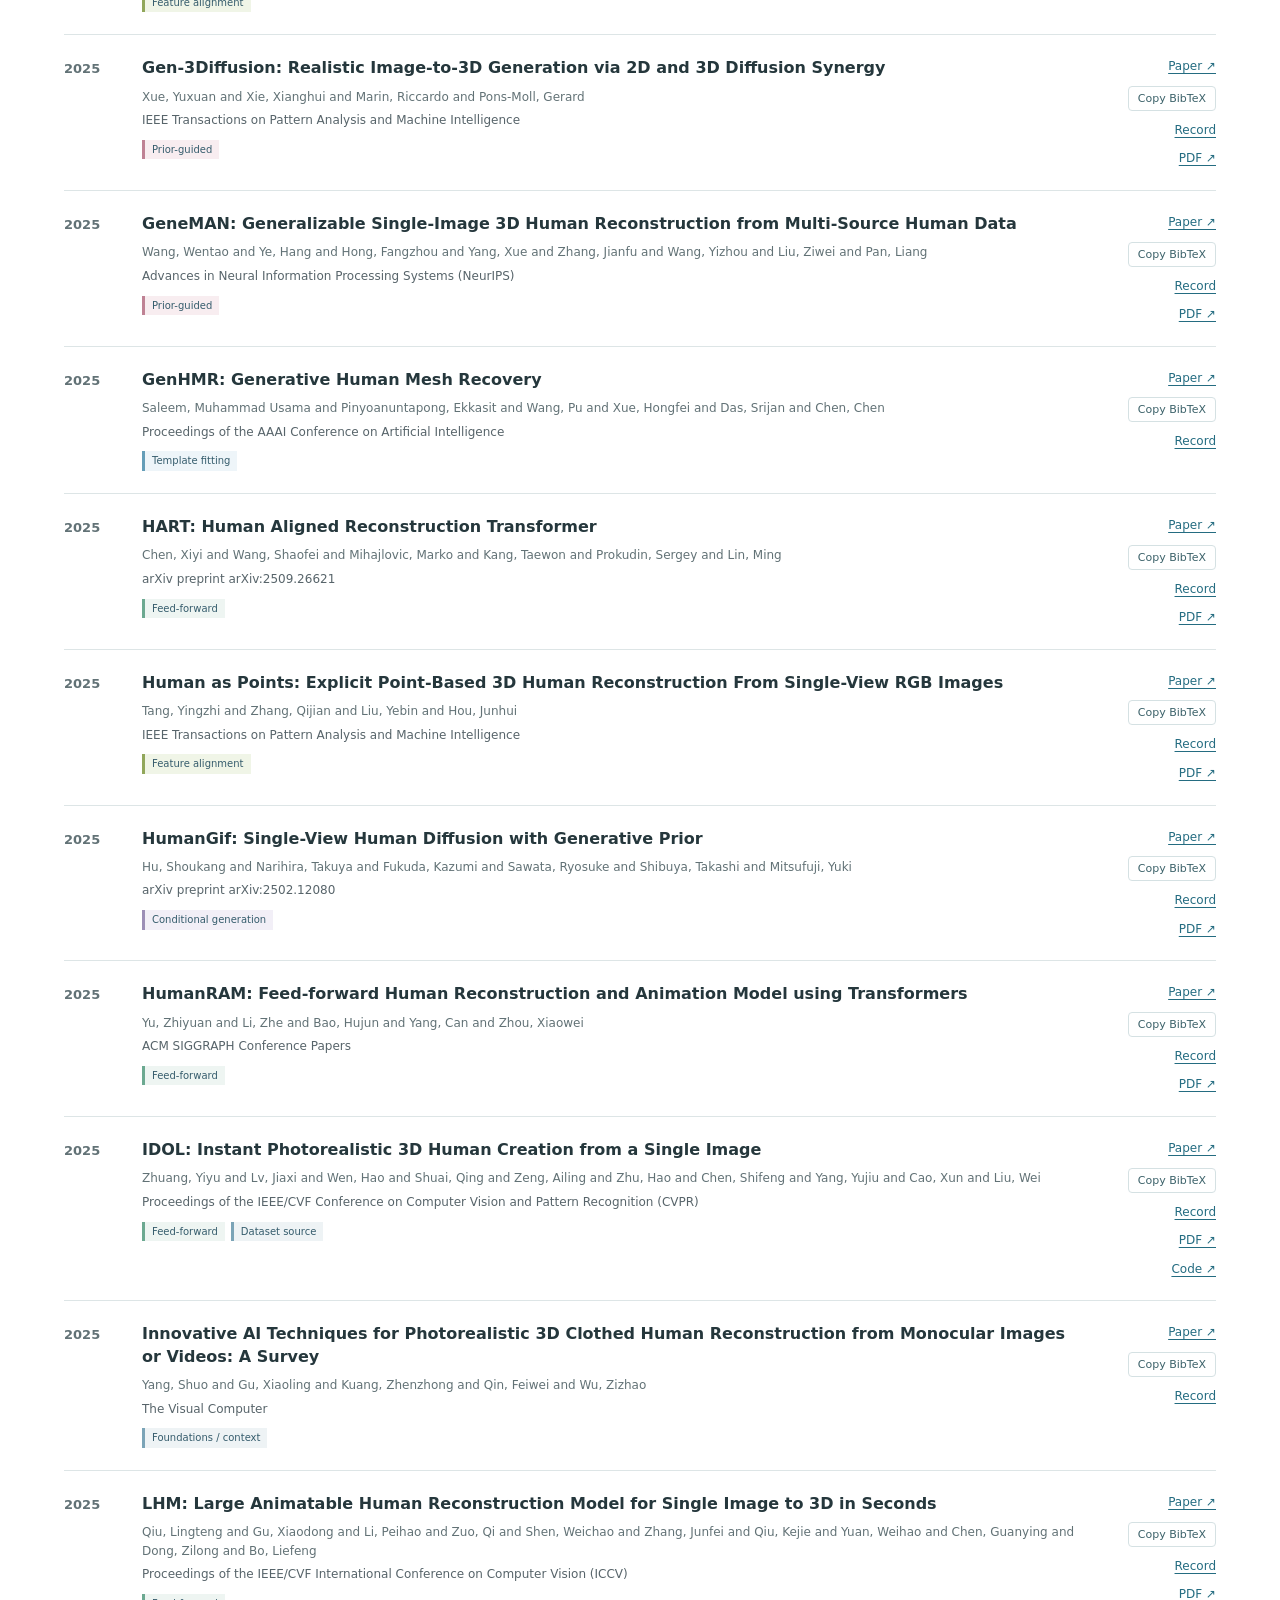
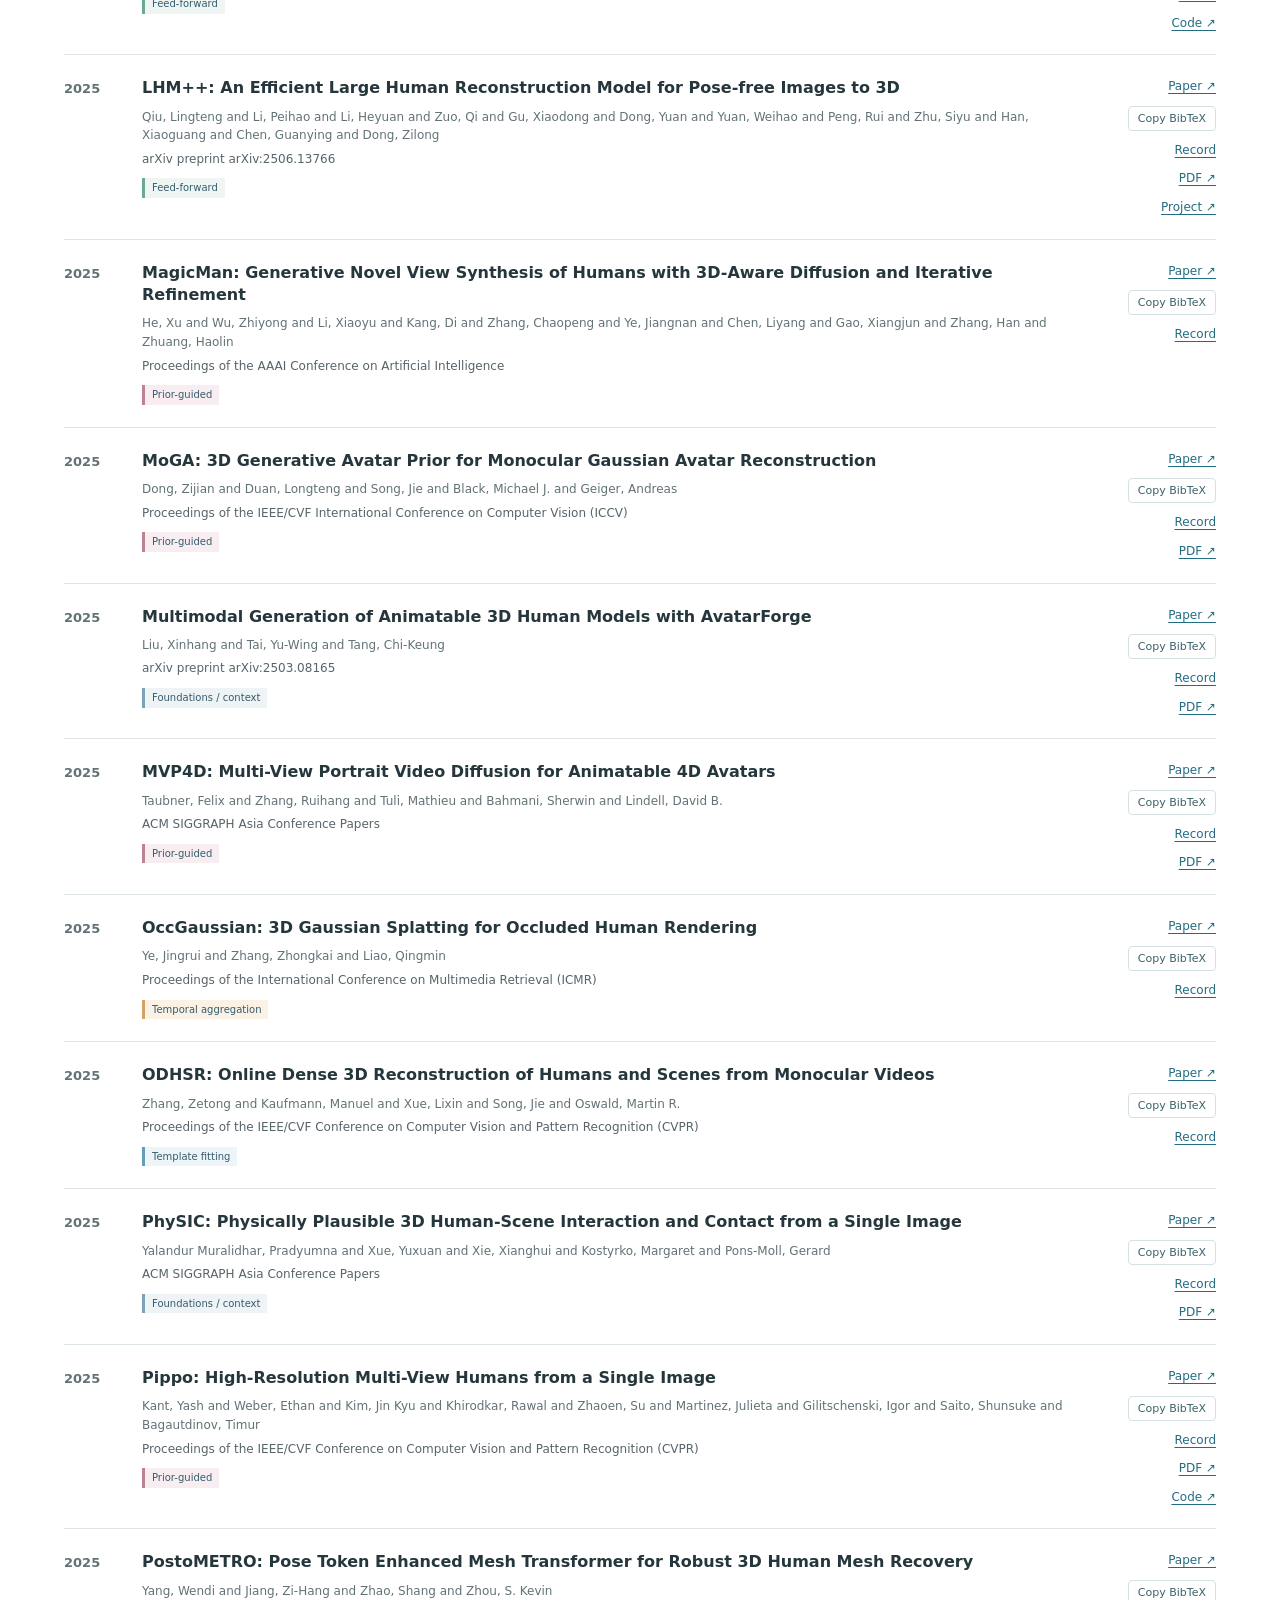
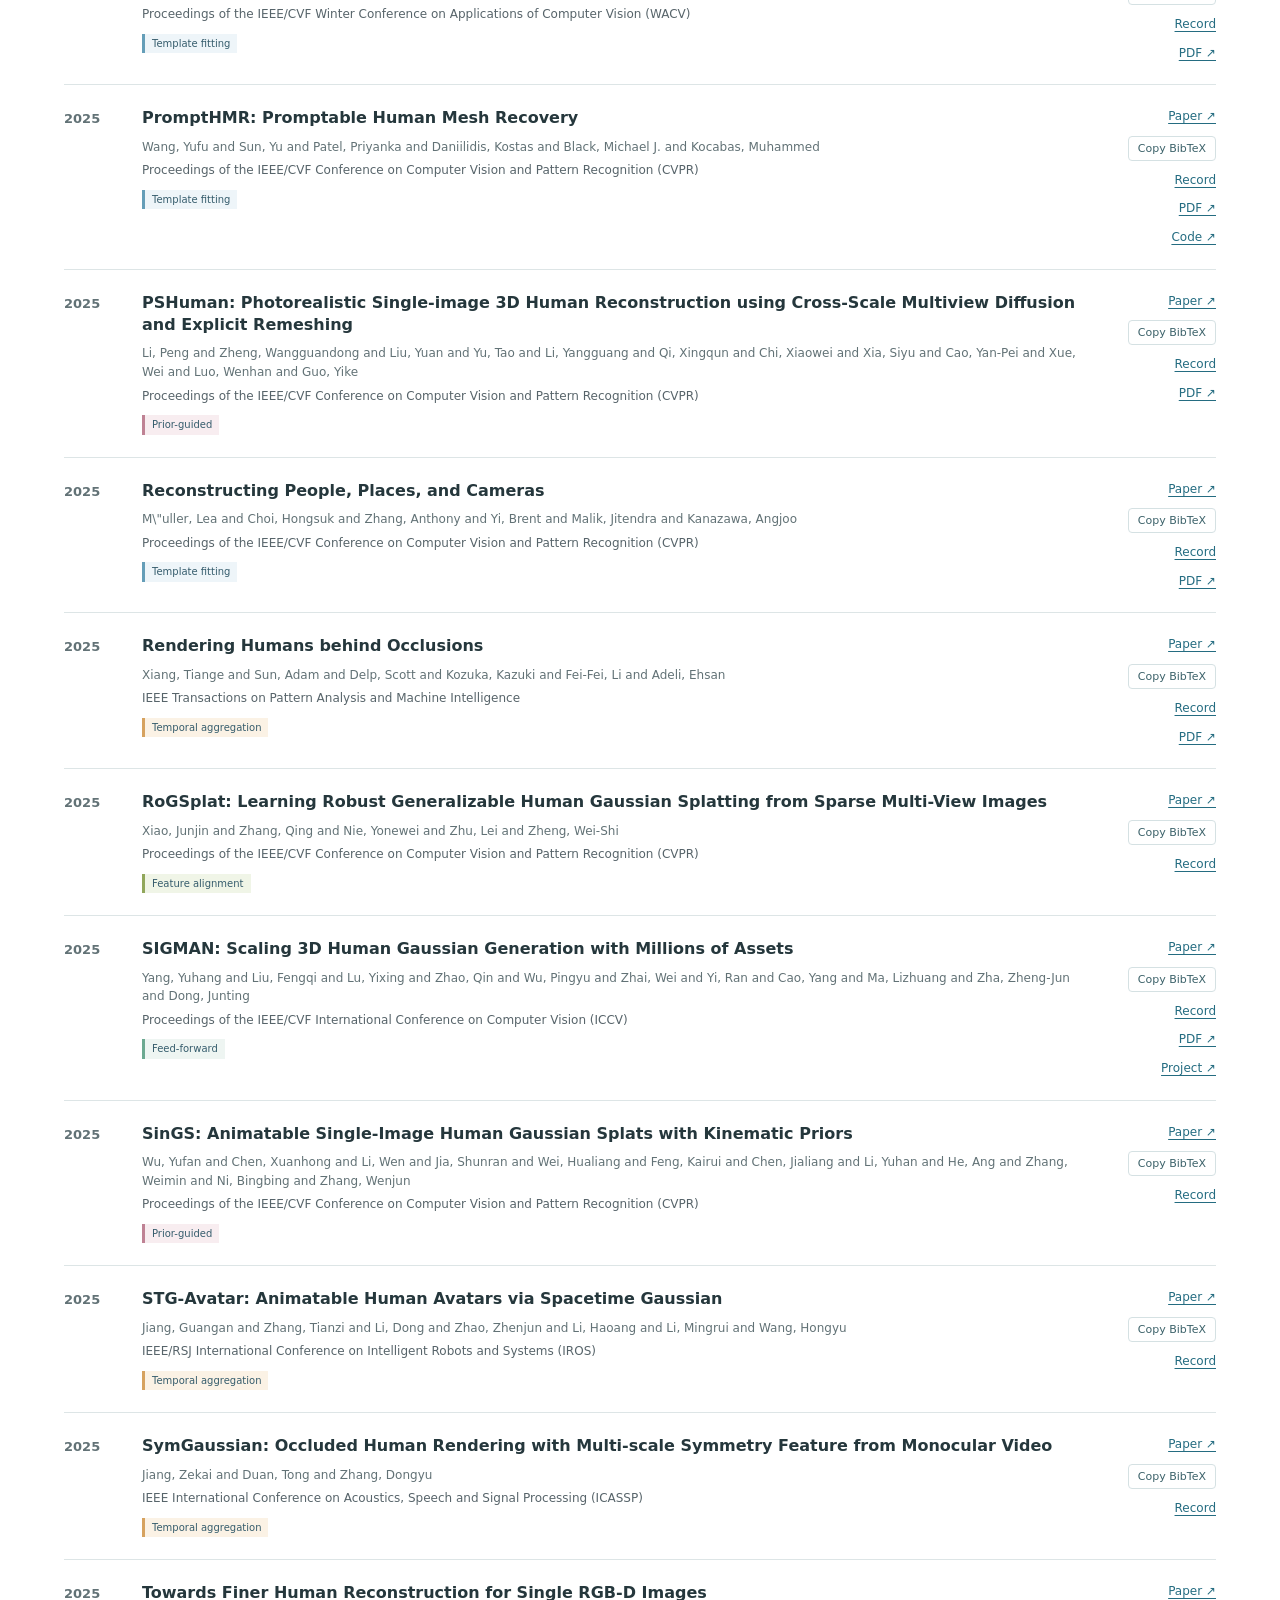
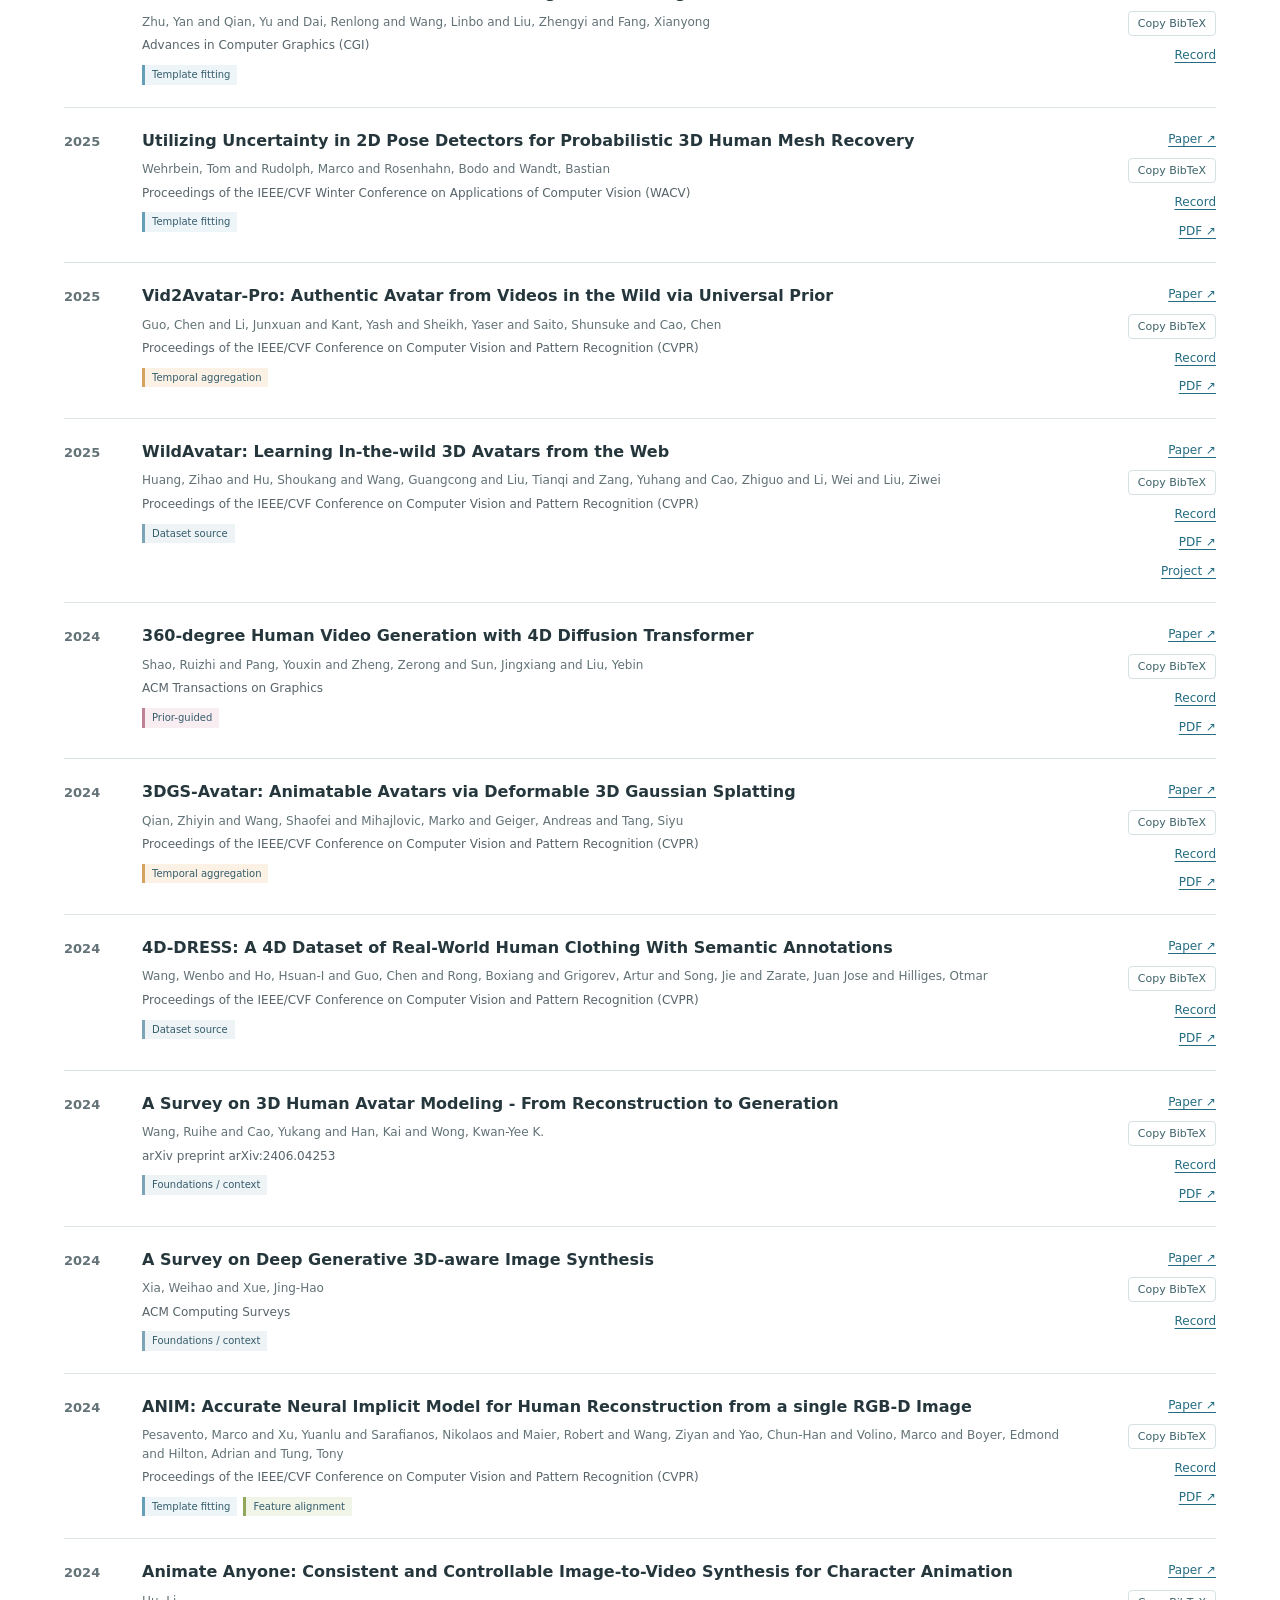
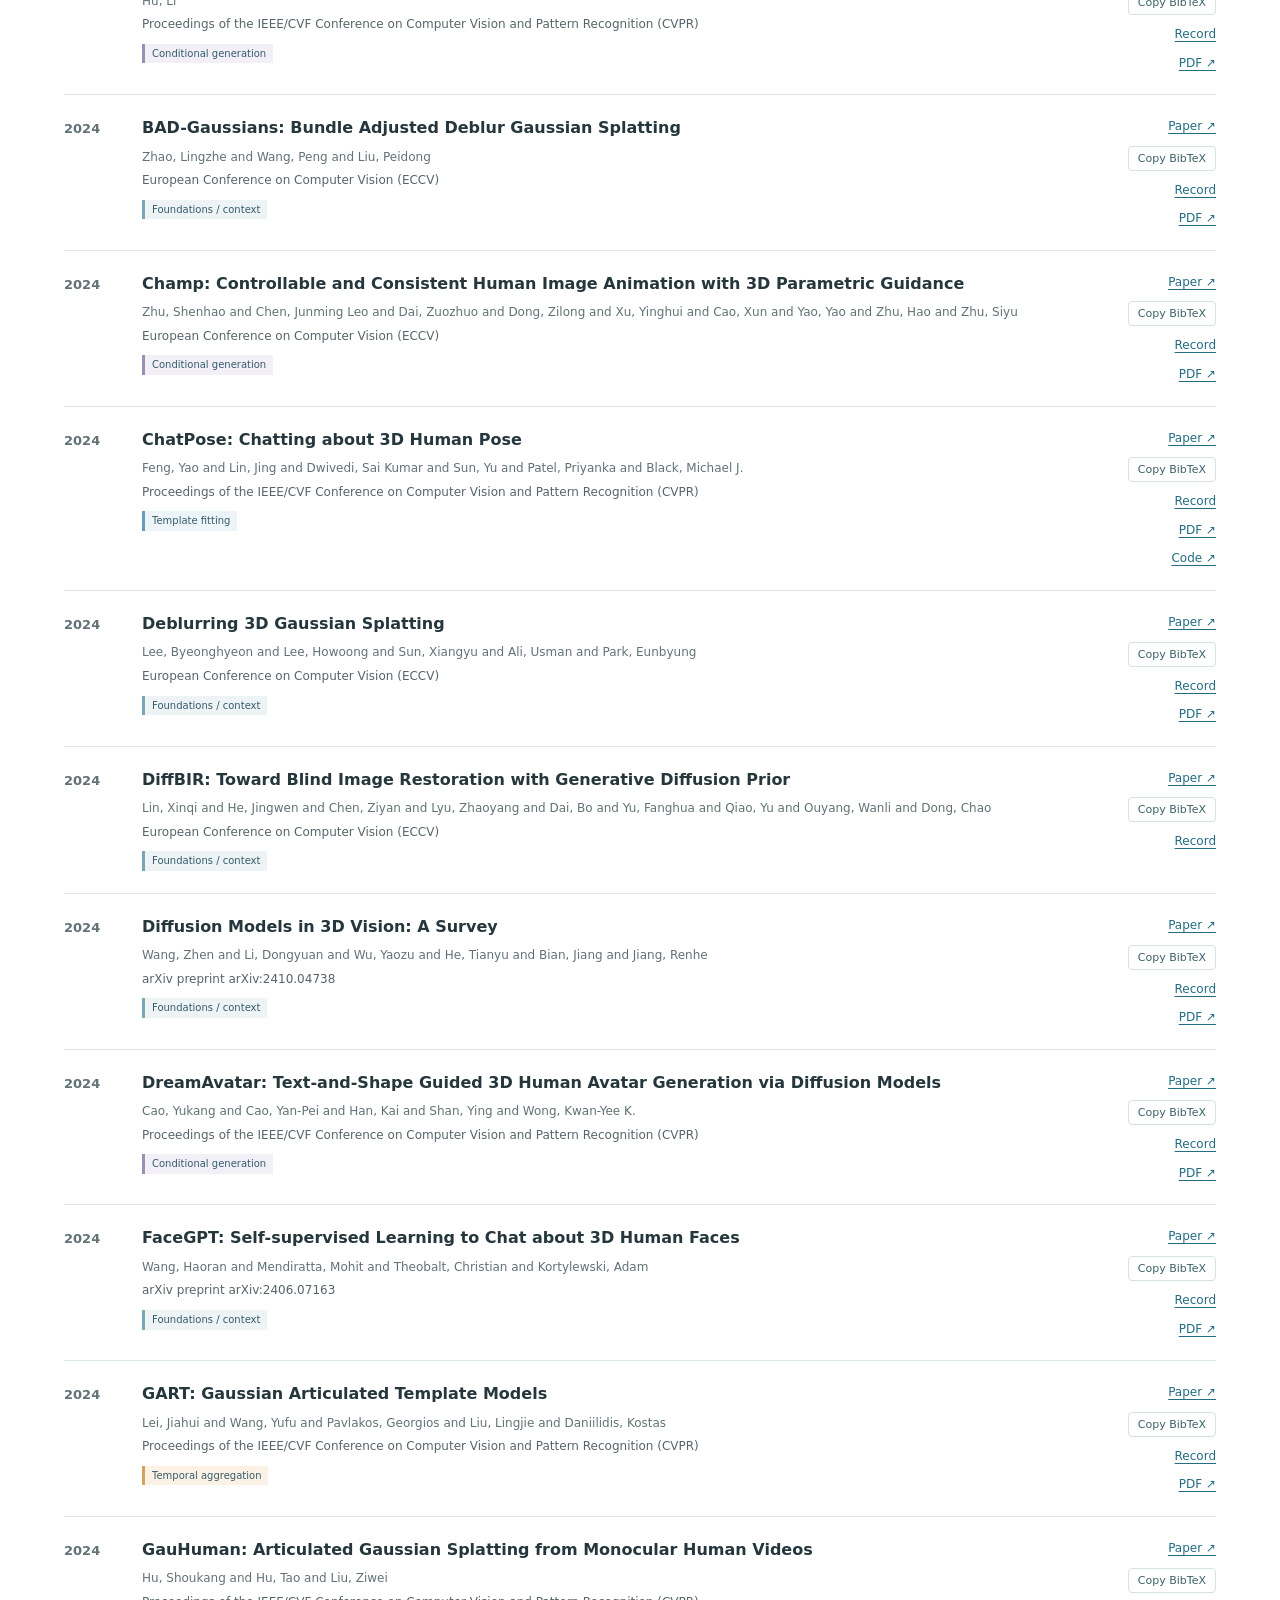
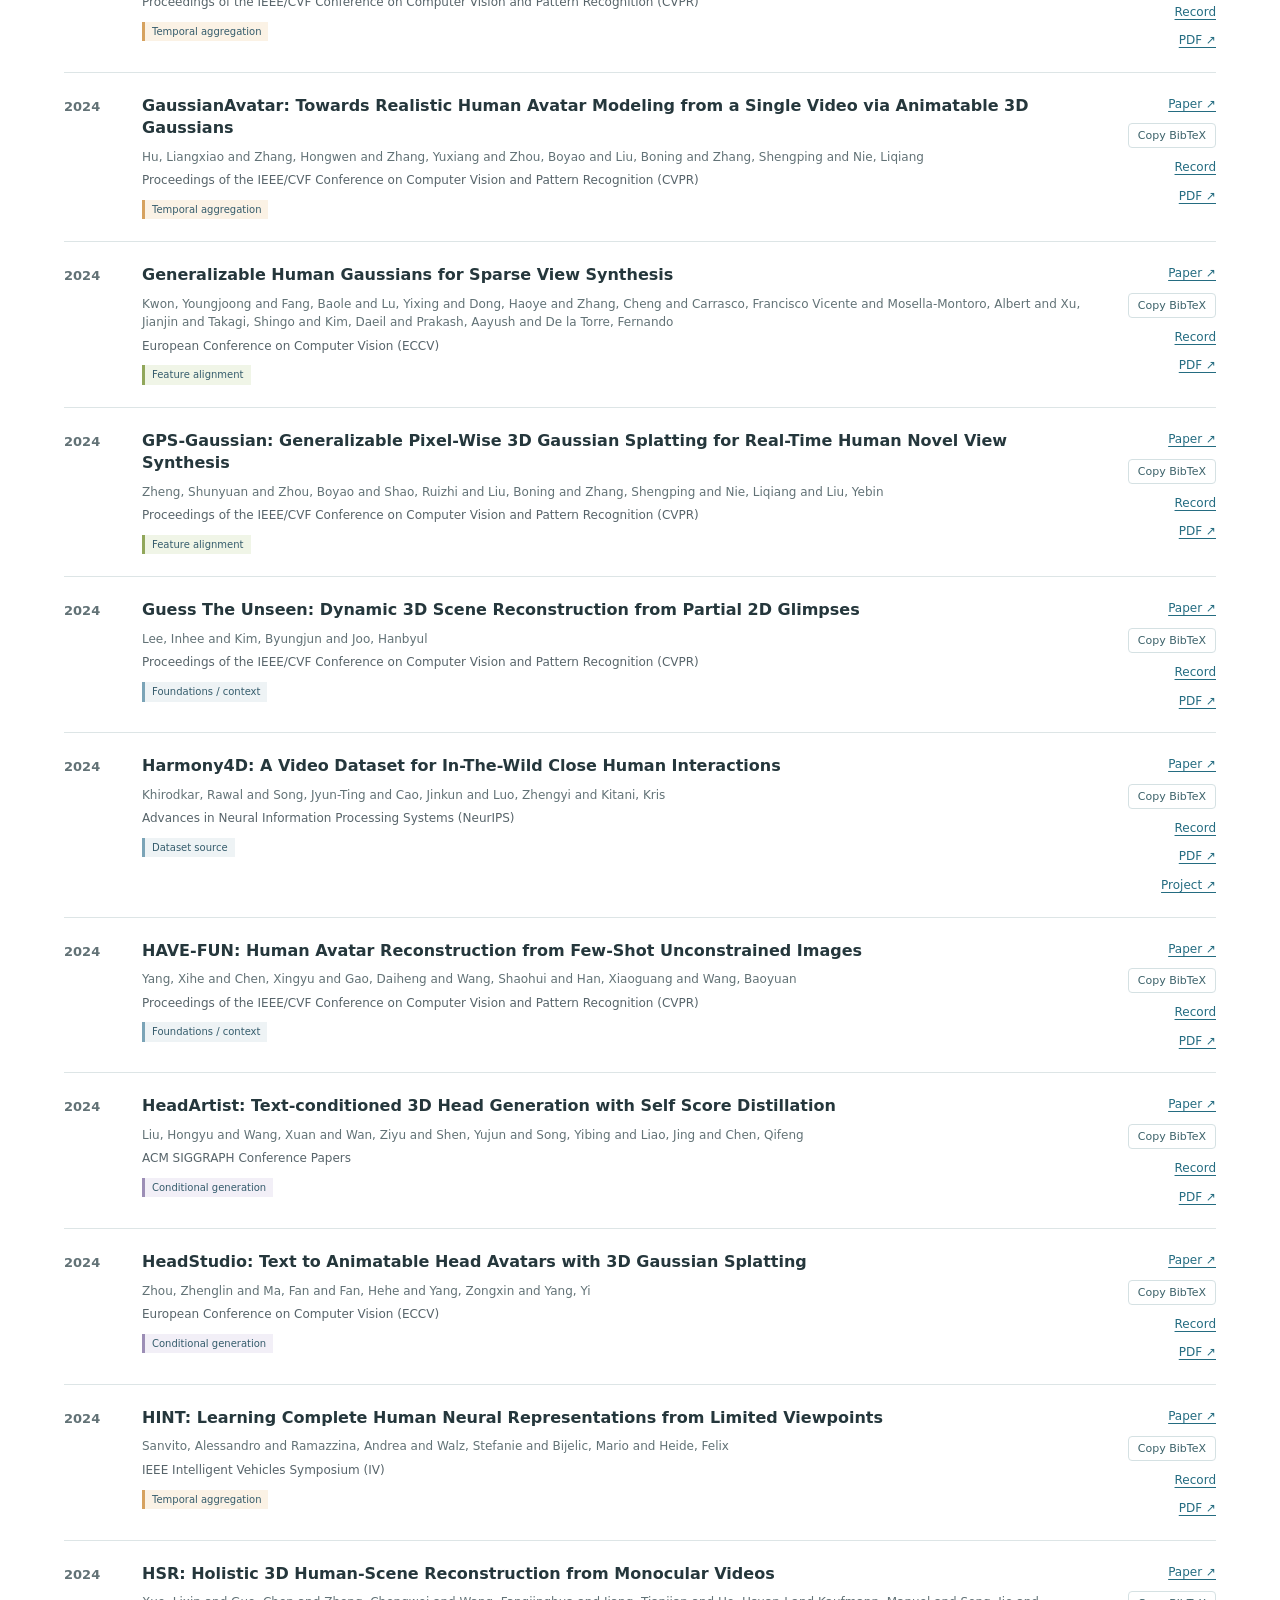
==== commit c3fc57df: "Refine reader-facing survey resources and add Pages entry point" ====
--- a/homepage/index.html
+++ b/homepage/index.html
@@ -22,9 +22,9 @@
 <label id="sort-label">Order<select id="sort"><option value="newest">Newest first</option><option value="oldest">Oldest first</option><option value="title">Title A–Z</option></select></label>
 <button type="button" id="reset">Reset</button>
 </section>
-<div class="status"><p id="count" aria-live="polite"></p><p id="scope">Metadata from the author bibliography; inventory placement is not exclusive classification.</p></div>
+<div class="status"><p id="count" aria-live="polite"></p><p id="scope">Explore the literature through our taxonomy; hybrid methods may span several families.</p></div>
 <section id="results" role="tabpanel" aria-labelledby="papers-tab" tabindex="0"></section>
 <noscript><p>JavaScript is disabled. Use the <a href="../resources/papers.md">complete Markdown paper index</a>.</p></noscript>
-<footer><p>Local draft snapshot · 13 November 2026</p><p><a href="../data/README.md">Data provenance</a> · <a href="../CONTRIBUTING.md">Contribute</a> · <a href="../LICENSE">Rights</a> · <a href="mailto:yyx@hdu.edu.cn">Contact</a></p></footer>
+<footer><p>Companion to our survey on limited-observation human reconstruction</p><p><a href="../data/README.md">Catalogue data</a> · <a href="../CONTRIBUTING.md">Contribute</a> · <a href="../LICENSE">Rights</a> · <a href="mailto:yyx@hdu.edu.cn">Contact</a></p></footer>
 </main>
 </body></html>
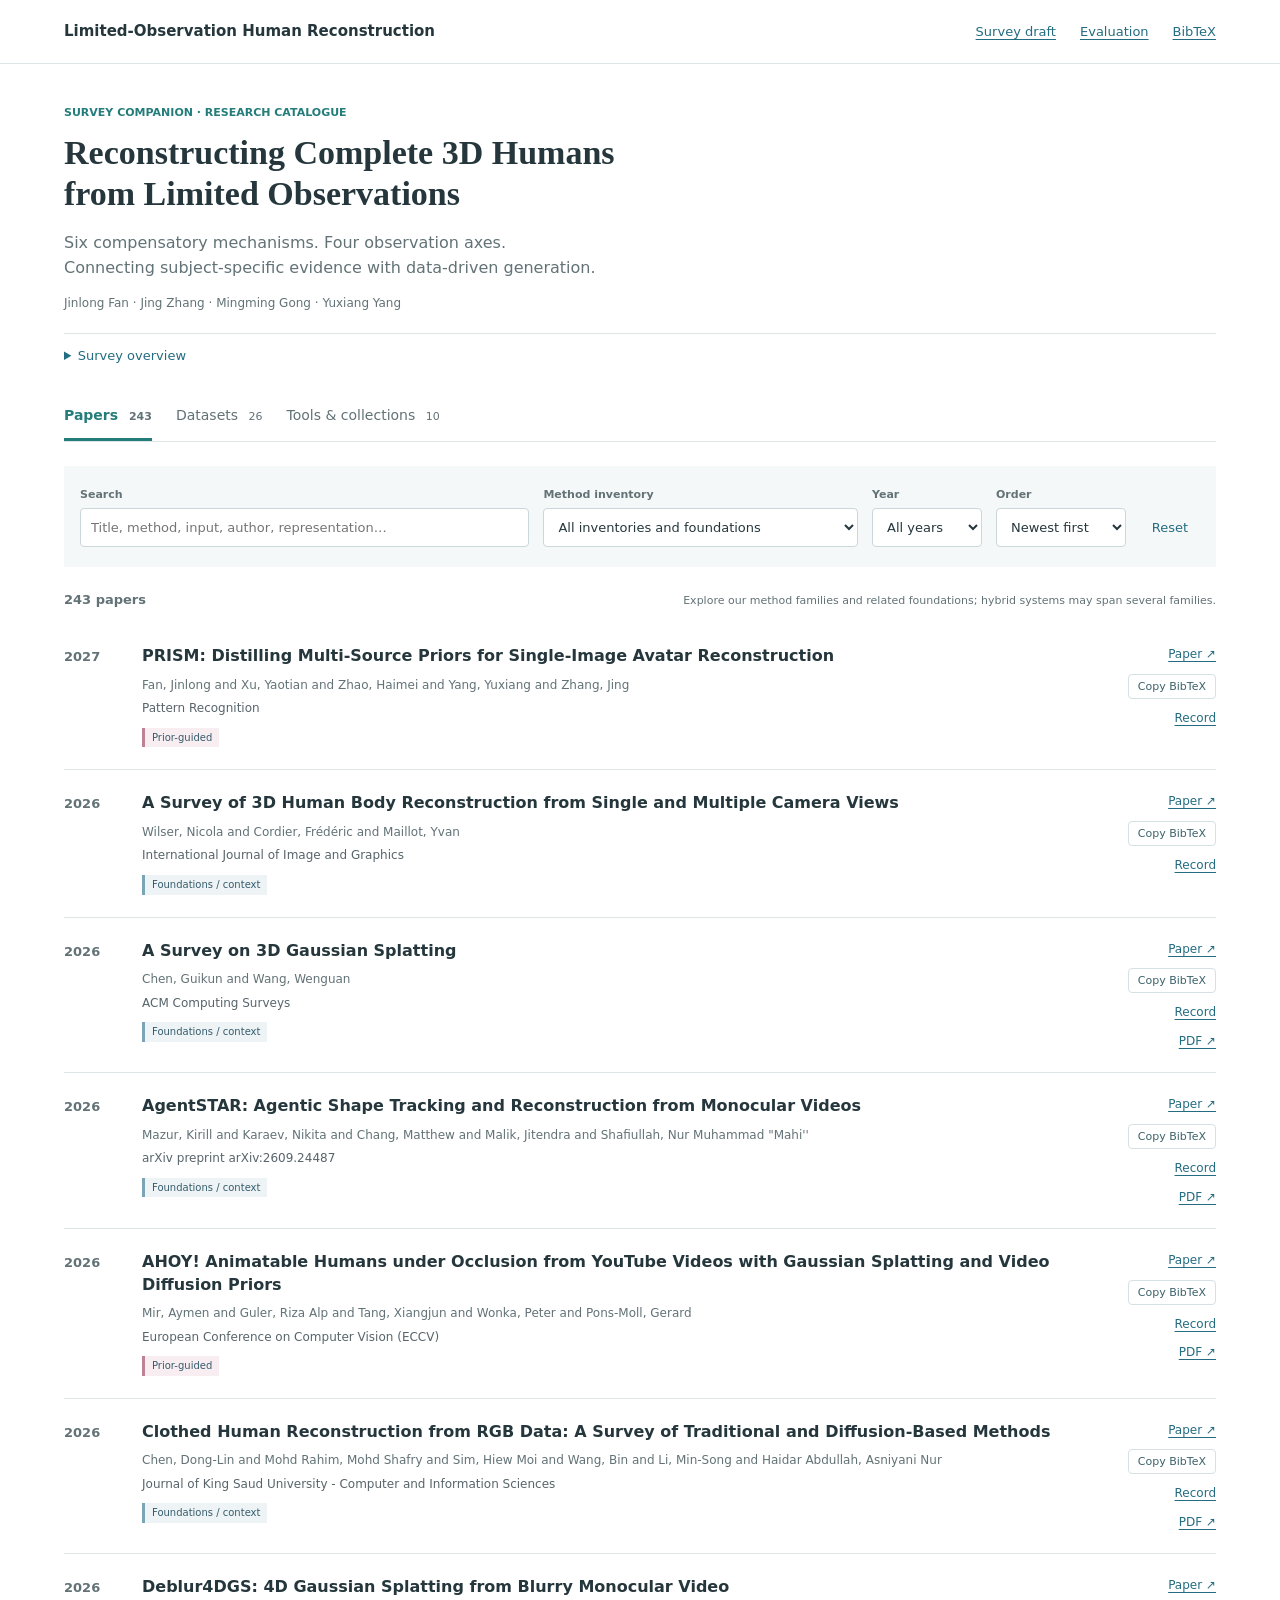
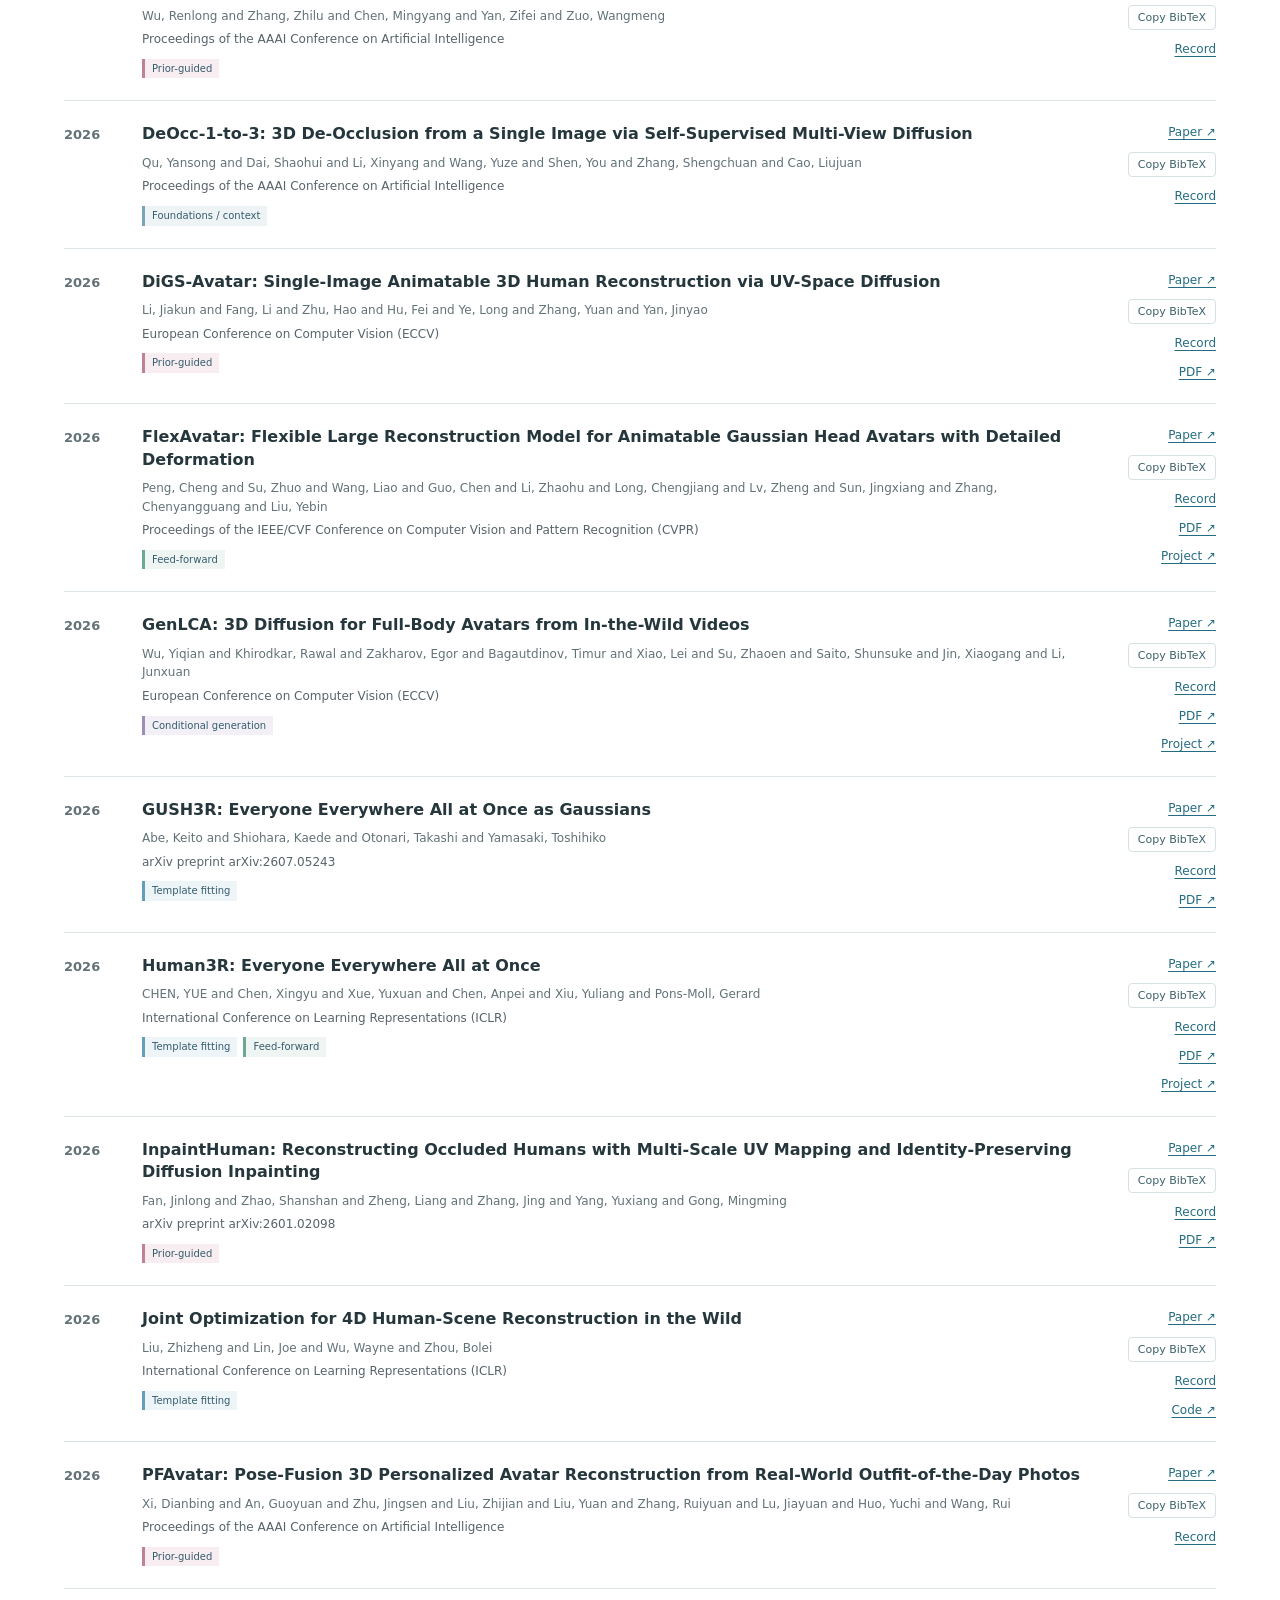
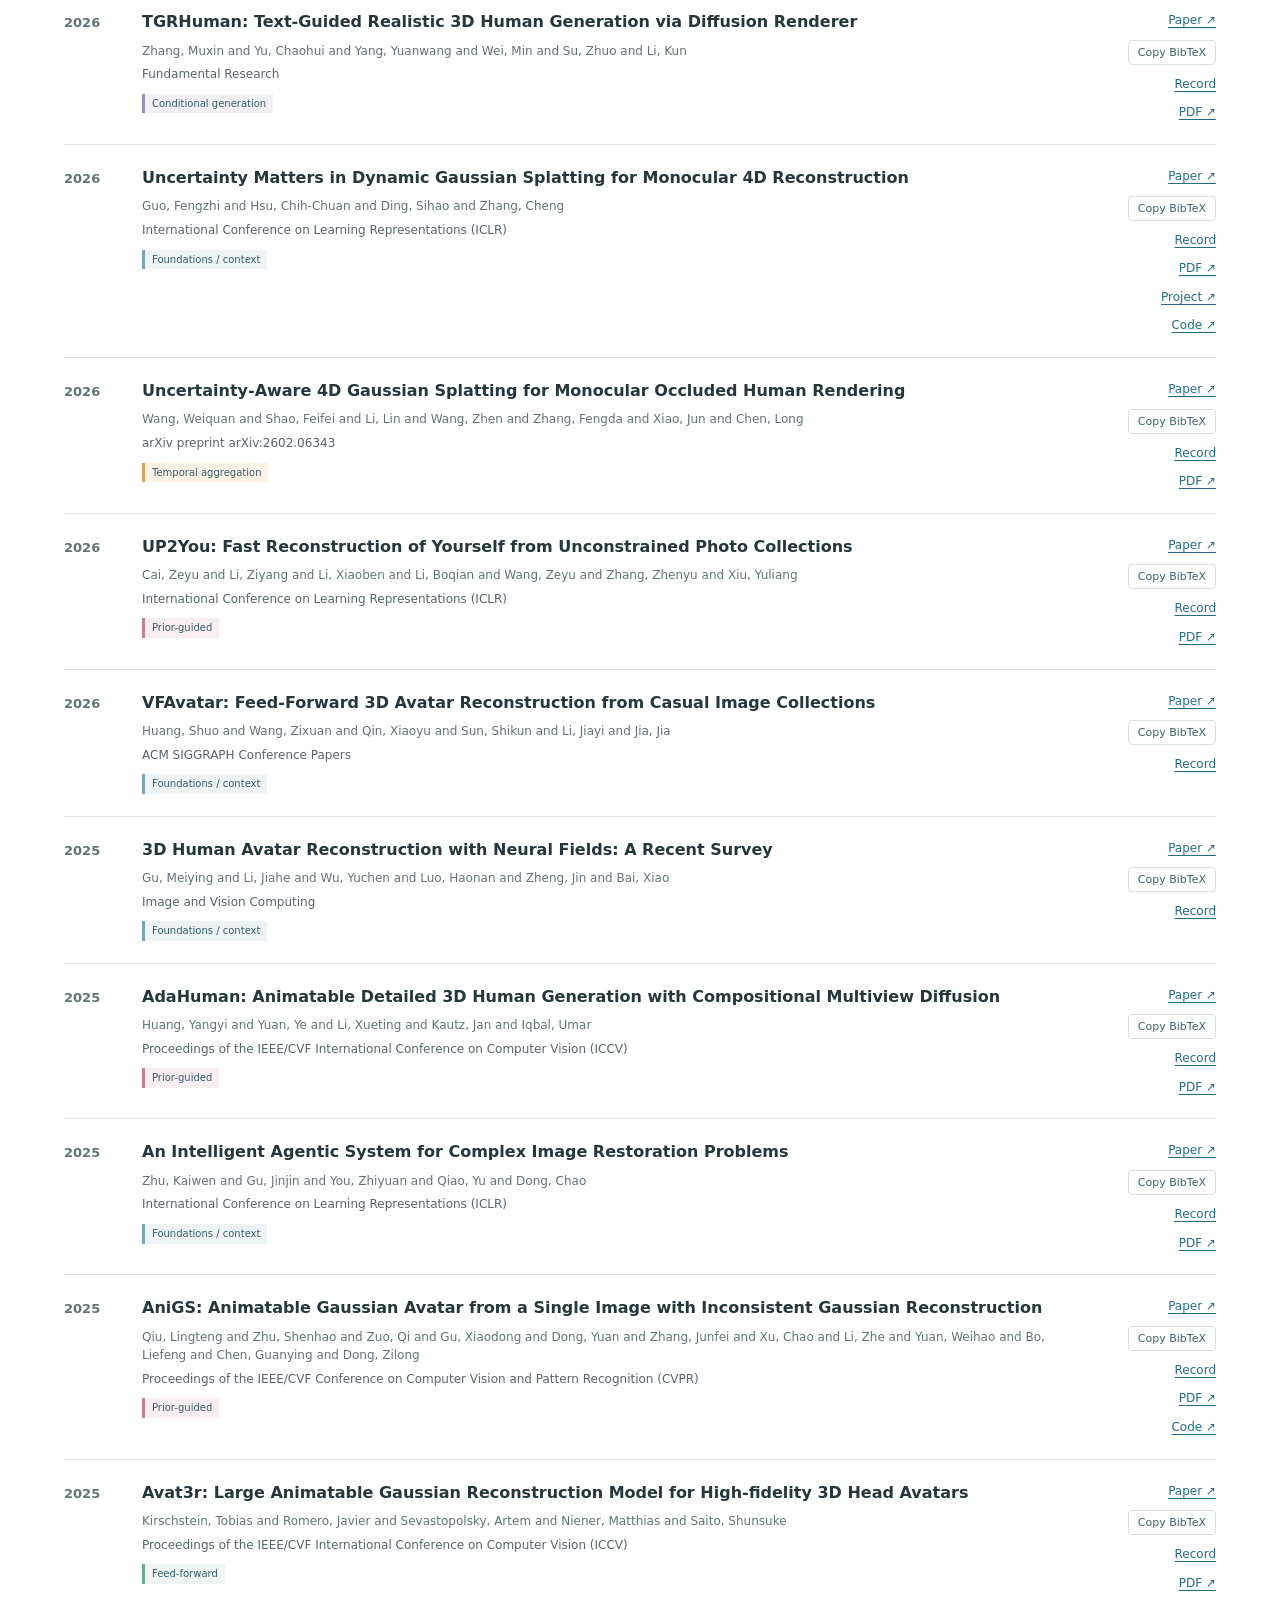
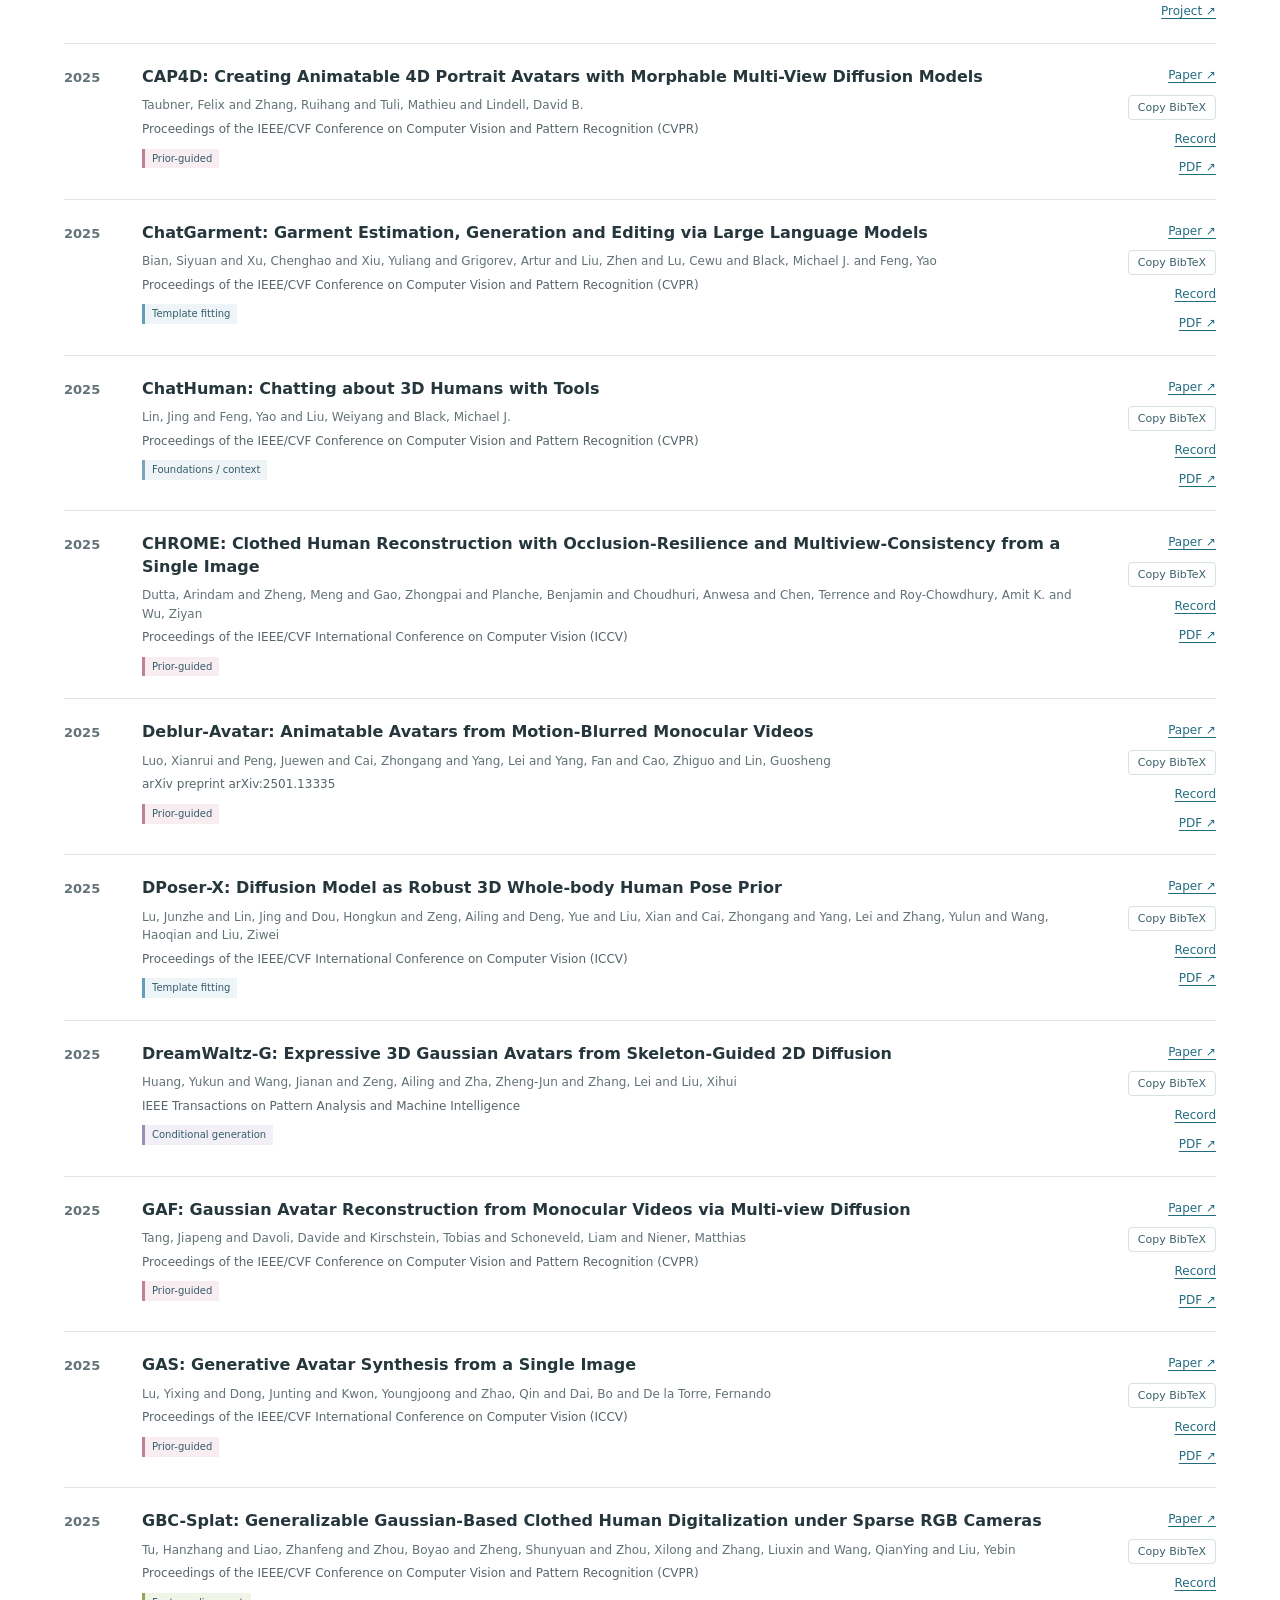
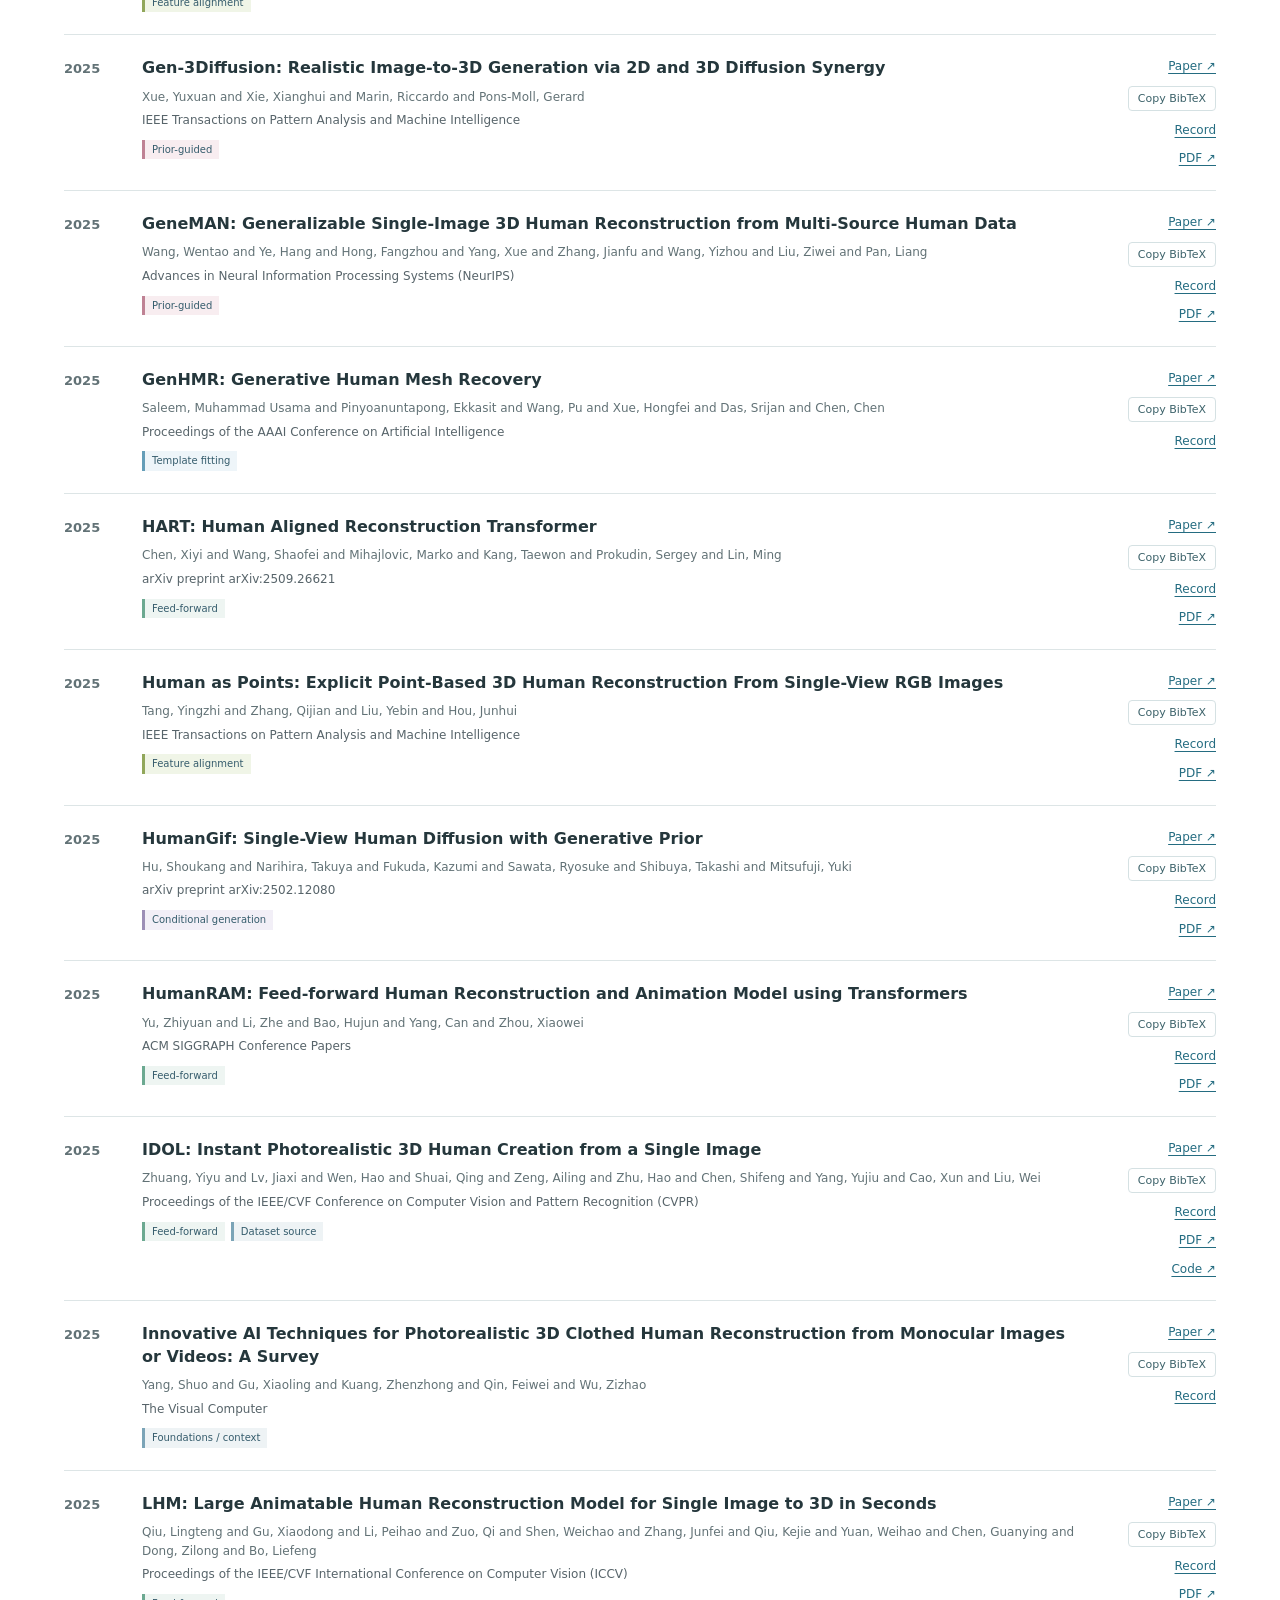
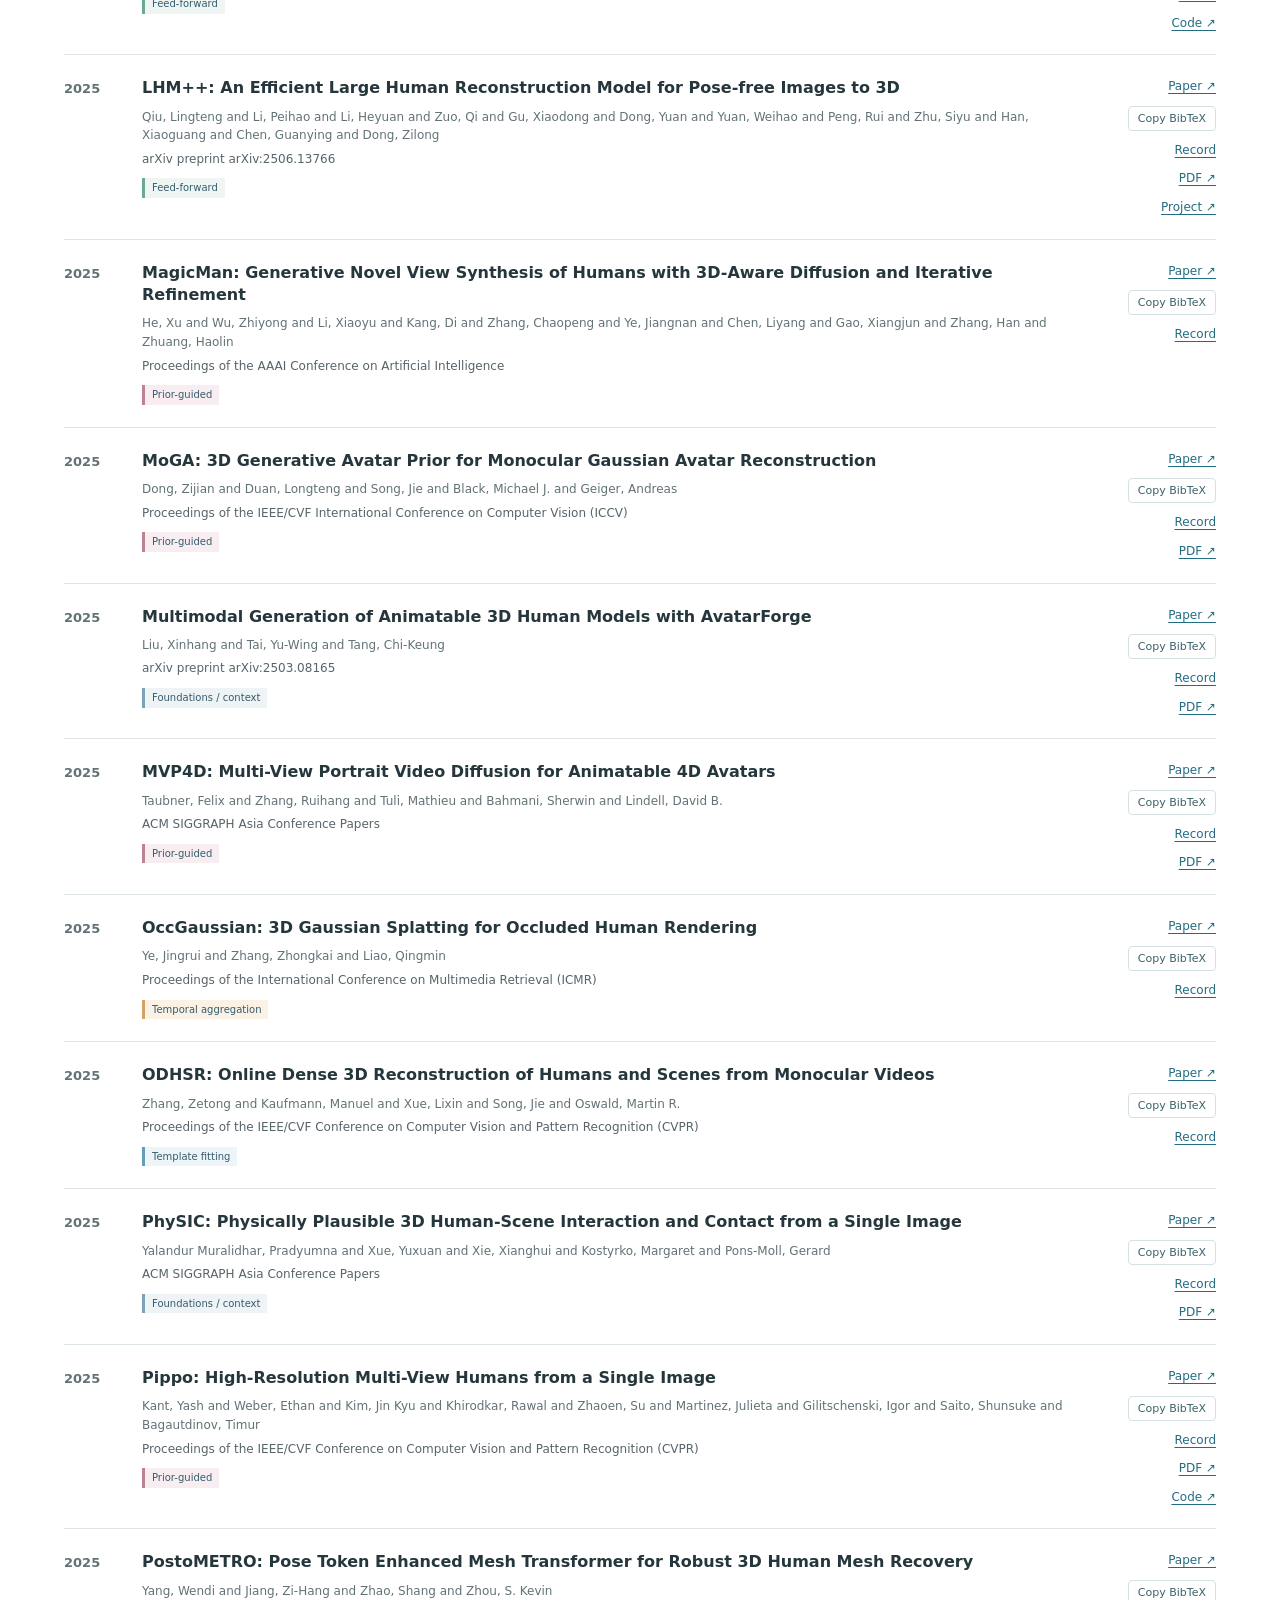
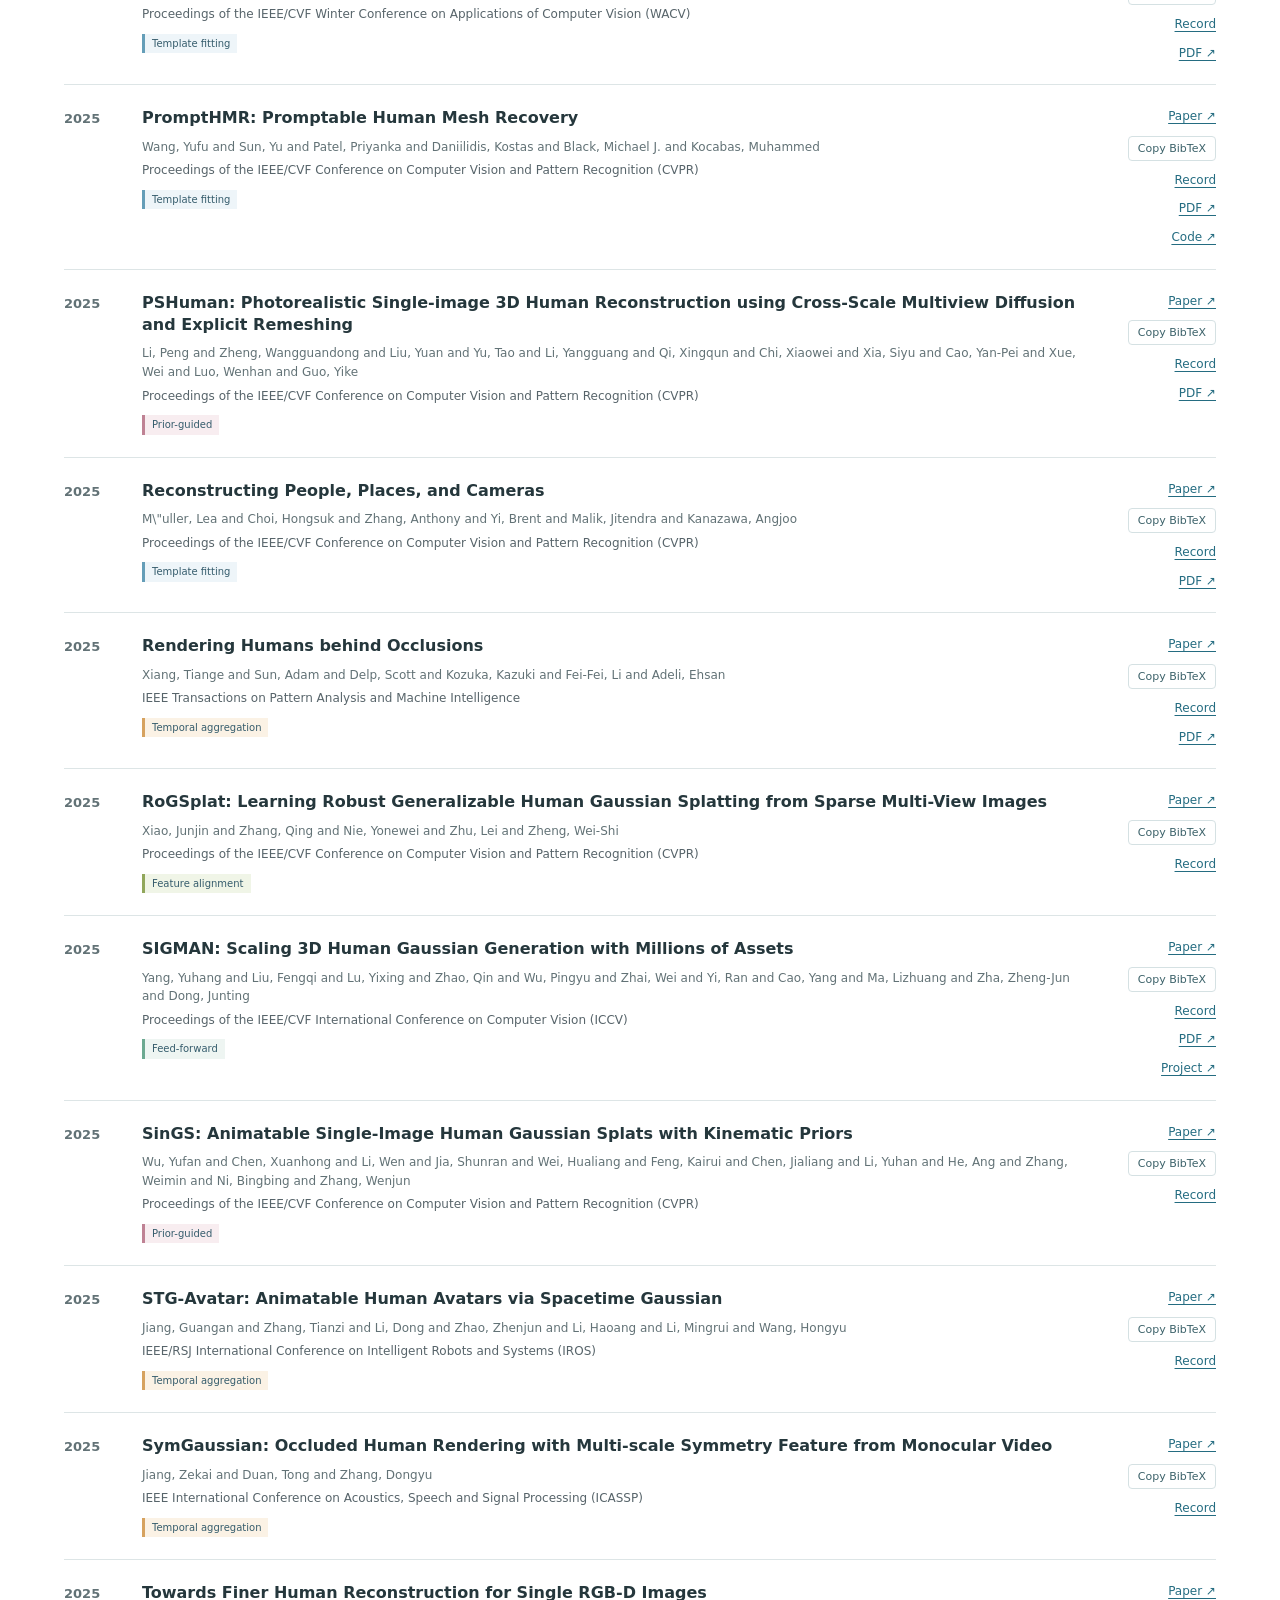
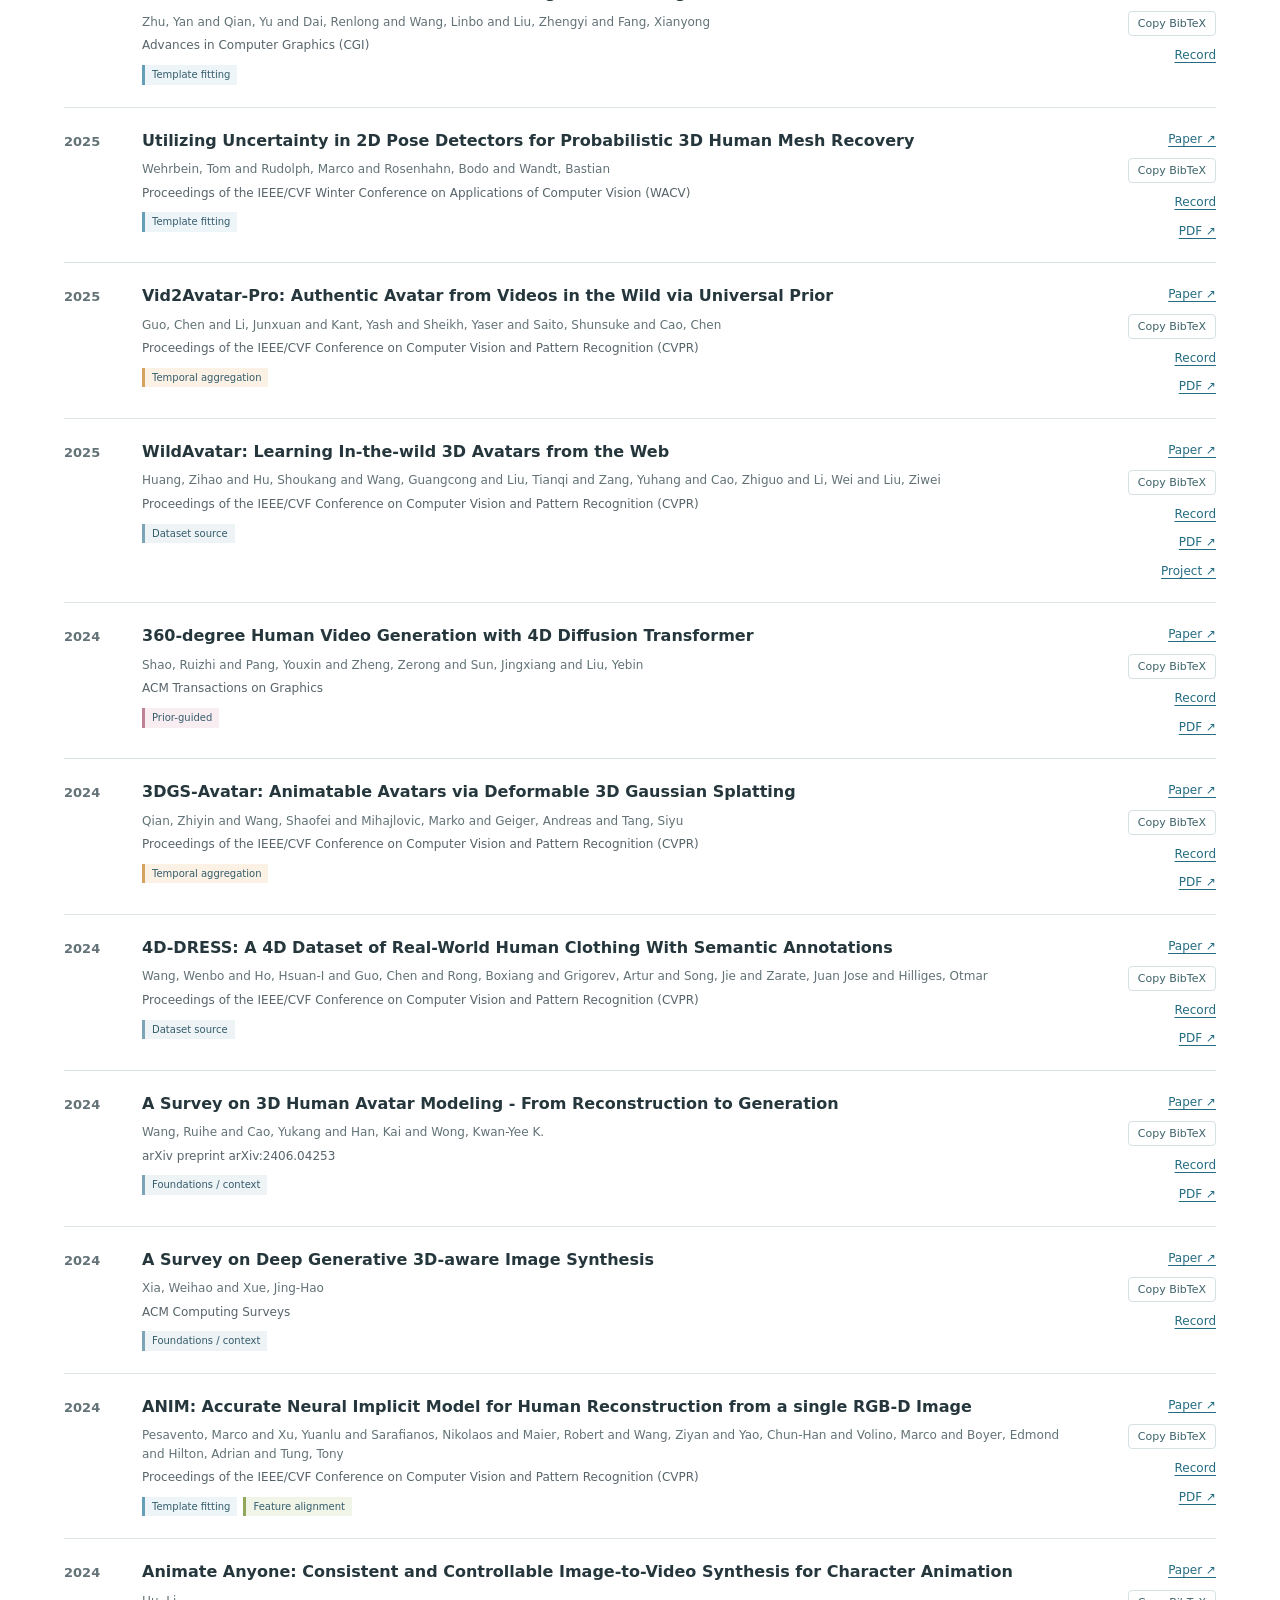
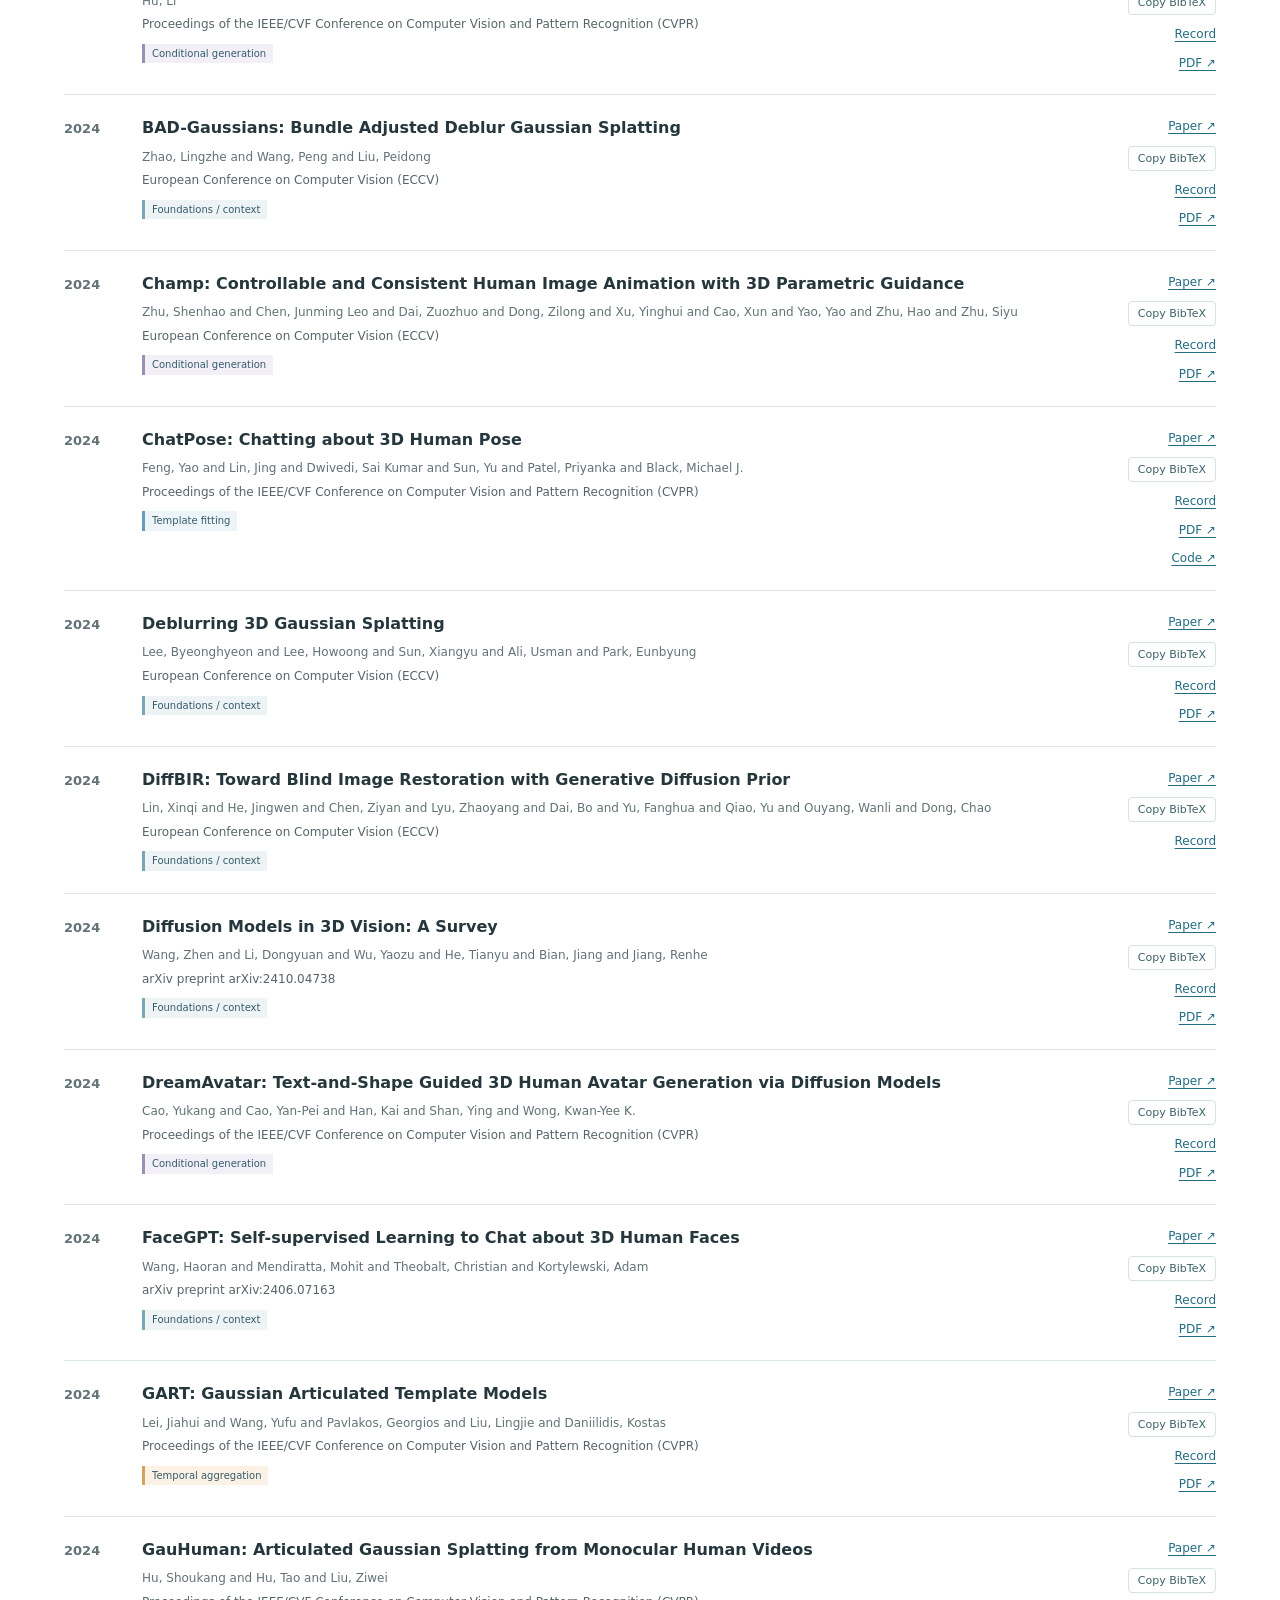
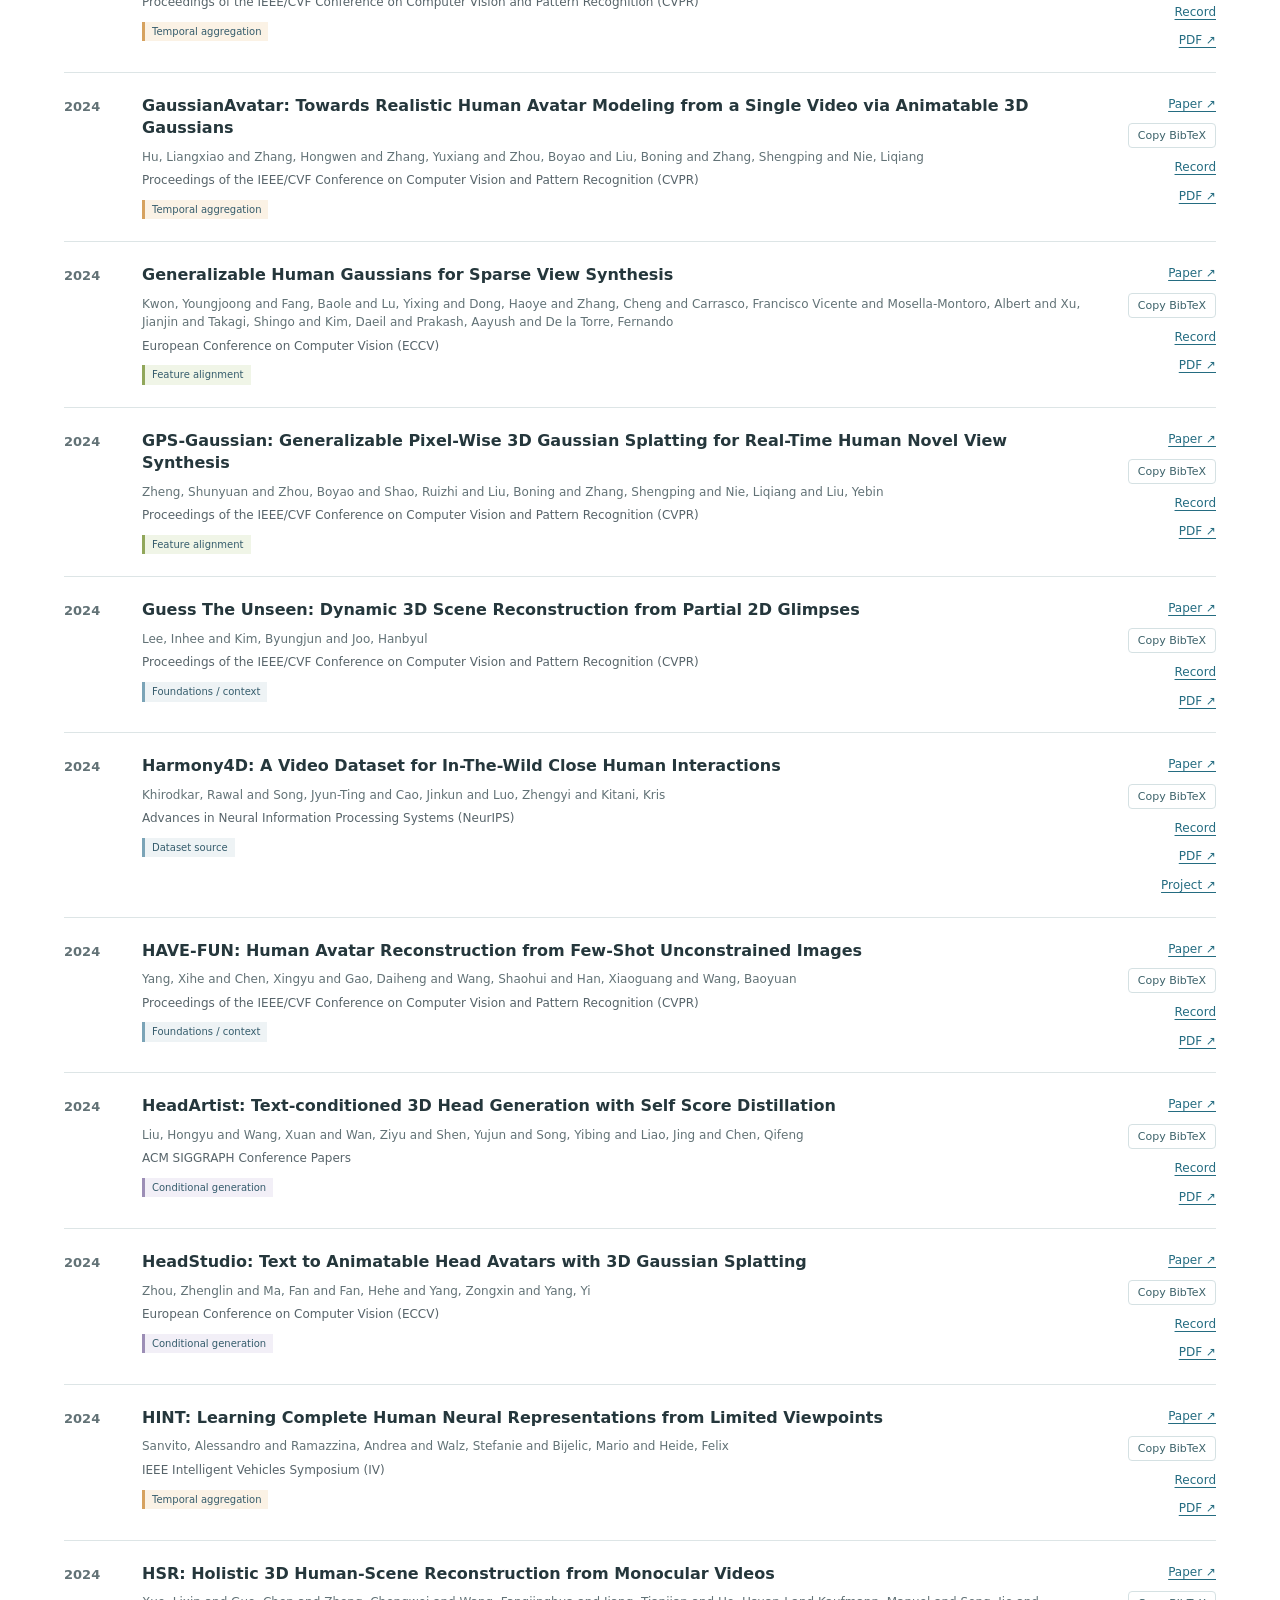
==== commit db2ebf08: "Update survey author list and manuscript PDF" ====
--- a/homepage/index.html
+++ b/homepage/index.html
@@ -11,7 +11,7 @@
 <header><a class="brand" href="../README.md">Limited-Observation Human Reconstruction</a><nav aria-label="Resources"><a href="../paper/survey-draft.pdf">Survey draft</a><a href="../resources/evaluation.md">Evaluation</a><a href="../data/references.bib">BibTeX</a></nav></header>
 <main>
 <section class="intro">
-<div><p class="eyebrow">Survey companion · Research catalogue</p><h1>Reconstructing Complete 3D Humans<br>from Limited Observations</h1><p class="lede">Six compensatory mechanisms. Four observation axes.<br>Connecting subject-specific evidence with data-driven generation.</p><p class="authors">Jinlong Fan · Jing Zhang · Mingming Gong · Yuxiang Yang · Dacheng Tao</p></div>
+<div><p class="eyebrow">Survey companion · Research catalogue</p><h1>Reconstructing Complete 3D Humans<br>from Limited Observations</h1><p class="lede">Six compensatory mechanisms. Four observation axes.<br>Connecting subject-specific evidence with data-driven generation.</p><p class="authors">Jinlong Fan · Jing Zhang · Mingming Gong · Yuxiang Yang</p></div>
 <details class="overview"><summary>Survey overview</summary><a href="../assets/survey-overview.pdf"><img src="../assets/survey-overview.png" alt="Overview of the six method families, composition, datasets, evaluation, and challenges"></a></details>
 </section>
 <div class="tabs" role="tablist" aria-label="Catalogue views"><button type="button" role="tab" aria-selected="true" id="papers-tab" aria-controls="results" data-tab="papers">Papers <span>243</span></button><button type="button" role="tab" aria-selected="false" id="datasets-tab" aria-controls="results" data-tab="datasets">Datasets <span>26</span></button><button type="button" role="tab" aria-selected="false" id="tools-tab" aria-controls="results" data-tab="tools">Tools &amp; collections <span>10</span></button></div>
